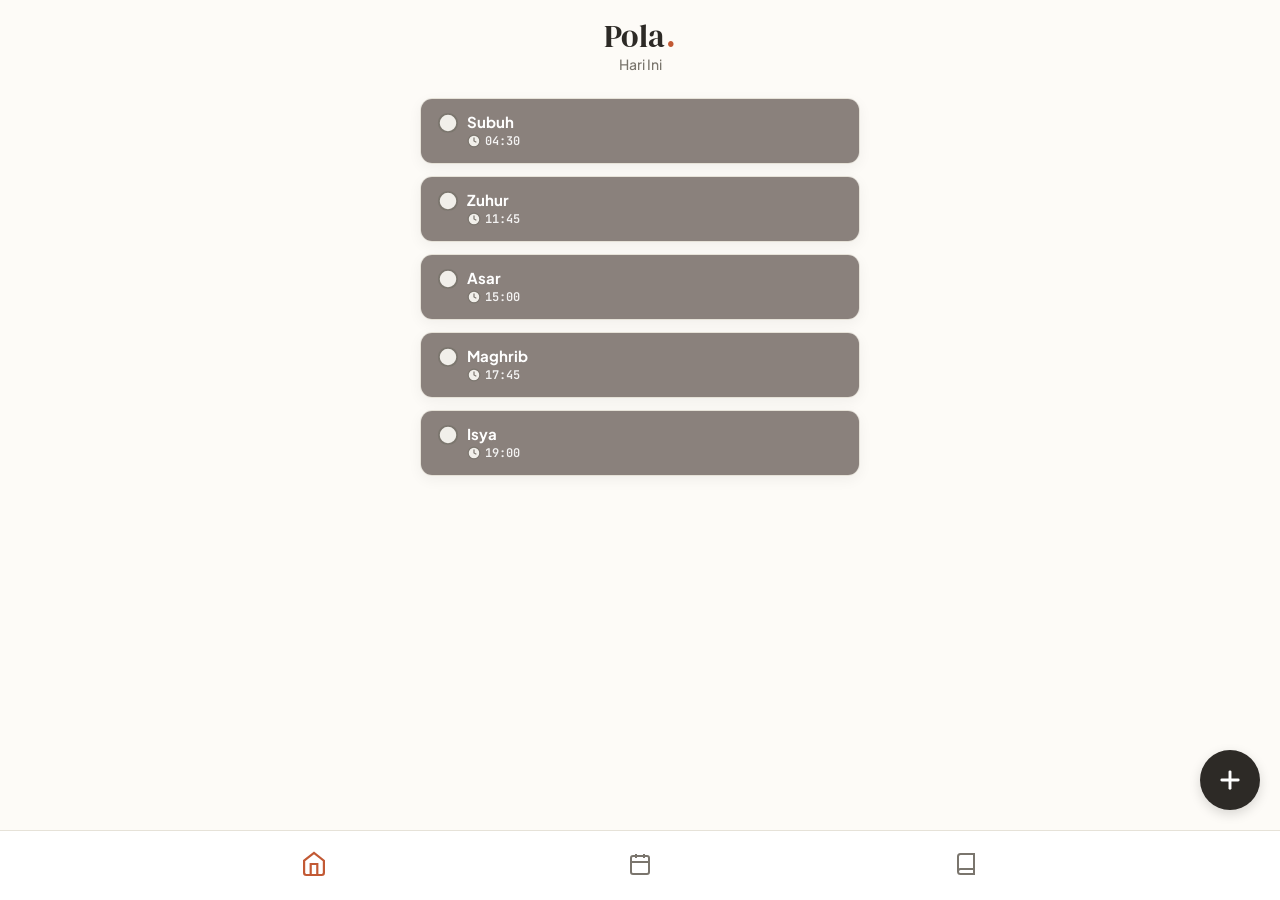
==== index.html @ 662b8c73 "ubah perintah assets" ====
<!DOCTYPE html>
<html lang="id">
<head>
    <meta charset="UTF-8">
    <meta name="viewport" content="width=device-width, initial-scale=1.0">
    <title>Pola - Beranda</title>
    <link rel="stylesheet" href="style.css">
    <link rel="icon" type="image/png" href="assets/icons/logo.png">
    <link rel="manifest" href="manifest.json">
</head>
<body>
    <!-- ANIMASI INTRO (Aman, tidak memblokir aplikasi) -->
    <div id="intro-screen">
        <video id="intro-video" src="assets/media/intro.mp4" autoplay muted playsinline></video>
    </div>

    <div class="app-container">
        <header><h1 class="brand-title">Pola<span class="brand-dot">.</span></h1><p>Hari Ini</p></header>
        
        <div id="schedule-list"></div>

        <div class="fab-container">
            <div class="fab-menu" id="fab-menu">
                <button onclick="openModal('Rutinitas')">Rutinitas</button>
                <button onclick="openModal('Acara')">Acara</button>
            </div>
            <div class="fab" onclick="toggleFabMenu()"></div>
        </div>
    </div>

    <!-- MODAL INSERT UTAMA -->
    <div class="modal-overlay" id="insert-modal">
        <div class="modal">
            <h2 id="modal-title">Tambah</h2>
            <form id="insert-form">
                <input type="hidden" id="current-category">
                
                <div id="field-nama-kegiatan"><label>Nama Kegiatan *</label><input type="text" id="new-task-name"></div>
                
                <div id="field-matkul-dropdown" style="display:none;">
                    <label>Mata Kuliah *</label><select id="task-matkul-select"></select>
                </div>
                
                <div id="field-pengumpulan" style="display:none;"><label>Pengumpulan</label><input type="text" id="task-via"></div>
                <div id="field-ruangan" style="display:none;"><label>Ruangan</label><input type="text" id="new-task-ruang"></div>

                <div id="field-rutinitas-hari" style="display: none;">
                    <label>Pilih Hari Rutinitas *</label>
                    <div class="checkbox-group">
                        <label><input type="checkbox" name="routine-days" value="Senin">Sen</label>
                        <label><input type="checkbox" name="routine-days" value="Selasa">Sel</label>
                        <label><input type="checkbox" name="routine-days" value="Rabu">Rab</label>
                        <label><input type="checkbox" name="routine-days" value="Kamis">Kam</label>
                        <label><input type="checkbox" name="routine-days" value="Jumat">Jum</label>
                        <label><input type="checkbox" name="routine-days" value="Sabtu">Sab</label>
                        <label><input type="checkbox" name="routine-days" value="Minggu">Min</label>
                    </div>
                </div>

                <div id="field-tanggal"><label>Tanggal Mulai *</label><input type="date" id="new-task-date"></div>
                <div id="field-tanggal-selesai" style="display: none;"><label>Tanggal Selesai (Opsional)</label><input type="date" id="new-task-date-end"></div>
                
                <div style="display: flex; gap: 10px;">
                    <div id="field-jam" style="width: 100%;"><label>Jam Mulai *</label><input type="time" id="new-task-time"></div>
                    <div id="field-jam-selesai" style="display:none; width: 100%;"><label>Jam Selesai</label><input type="time" id="new-task-time-end"></div>
                </div>
                
                <div id="field-desc"><label>Deskripsi (Opsional)</label><textarea id="new-task-desc" rows="2"></textarea></div>
                
                <div id="field-warna" style="display: none;">
                    <label>Warna Penanda</label>
                    <div class="color-swatches" id="color-swatches-container">
                        <div class="swatch" data-color="#4A7C59" style="background-color: #4A7C59;"></div>
                        <div class="swatch" data-color="#364958" style="background-color: #364958;"></div>
                        <div class="swatch" data-color="#A36B69" style="background-color: #A36B69;"></div>
                        <div class="swatch" data-color="#795C48" style="background-color: #795C48;"></div>
                        <div class="swatch" data-color="#3E5A47" style="background-color: #3E5A47;"></div>
                        <div class="swatch" data-color="#723D46" style="background-color: #723D46;"></div>
                        <div class="swatch" data-color="#5A4A6F" style="background-color: #5A4A6F;"></div>
                        <div class="swatch" data-color="#5F7485" style="background-color: #5F7485;"></div>
                        <div class="swatch" data-color="#AD6A51" style="background-color: #AD6A51;"></div>
                        <div class="swatch" data-color="#8C6239" style="background-color: #8C6239;"></div>
                    </div>
                    <input type="hidden" id="new-task-color" value="#4A7C59">
                </div>
            </form>
            <div class="modal-btns">
                <button onclick="closeModal('insert-modal')" class="btn-cancel">Batal</button>
                <button class="btn-save" onclick="saveNewTask()">Simpan</button>
            </div>
        </div>
    </div>

    <nav class="bottom-nav">
        <a href="index.html" class="nav-item active"><svg viewBox="0 0 24 24"><path d="M3 9l9-7 9 7v11a2 2 0 0 1-2 2H5a2 2 0 0 1-2-2z"></path><polyline points="9 22 9 12 15 12 15 22"></polyline></svg></a>
        <a href="kalender.html" class="nav-item"><svg viewBox="0 0 24 24"><rect x="3" y="4" width="18" height="18" rx="2" ry="2"></rect><line x1="16" y1="2" x2="16" y2="6"></line><line x1="8" y1="2" x2="8" y2="6"></line><line x1="3" y1="10" x2="21" y2="10"></line></svg></a>
        <a href="matkul.html" class="nav-item"><svg viewBox="0 0 24 24"><path d="M4 19.5A2.5 2.5 0 0 1 6.5 17H20"></path><path d="M6.5 2H20v20H6.5A2.5 2.5 0 0 1 4 19.5v-15A2.5 2.5 0 0 1 6.5 2z"></path></svg></a>
    </nav>
    <script src="script.js"></script>
    <script src="notif.js"></script>
</body>
</html>
---- style.css ----
@import url('https://fonts.googleapis.com/css2?family=DM+Serif+Display&family=JetBrains+Mono:wght@400;600;700&family=Plus+Jakarta+Sans:wght@400;500;600;700;800&display=swap');

:root {
    --bg-main: #FDFBF7;       
    --bg-card: #FFFFFF;       
    --text-main: #2D2A26;     
    --text-muted: #7A756D;    
    
    --nav-bg: #FFFFFF;        
    --btn-primary: #C25934;   
    --btn-skip: #E6E2D8;      
    --border-line: #E6E2D8;   

    --color-kuliah: #4A6274;  
    --color-tugas: #6B4C7A;   
    --color-acara: #6B705C;   
    --color-rutin: #C08552;   
    --color-salat: #8A817C;   
    --color-minggu: #9C3838;  

    --user-teal: #4A7C59;     
    --user-navy: #364958;     
    --user-rose: #A36B69;     
    --user-mocha: #795C48;    
    --user-forest: #3E5A47;   
    --user-wine: #723D46;     
    --user-eggplant: #5A4A6F; 
    --user-steel: #5F7485;    
    --user-copper: #AD6A51;   
    --user-bronze: #8C6239;   
    
    --alert-brutal: #B23A3A;  
    --state-dimmed: #E5E5E5;  

    --font-ui: 'Plus Jakarta Sans', sans-serif;
    --font-logo: 'DM Serif Display', serif;
    --font-mono: 'JetBrains Mono', monospace;
}

* { box-sizing: border-box; margin: 0; padding: 0; font-family: var(--font-ui); }
body { background-color: var(--bg-main); color: var(--text-main); display: flex; justify-content: center; }
.app-container { width: 100%; max-width: 480px; min-height: 100vh; padding: 20px; padding-bottom: 100px; }

header { text-align: center; margin-bottom: 25px; }

.brand-title { font-family: var(--font-logo); font-size: 32px; font-weight: 400; margin-bottom: 5px; color: var(--text-main); letter-spacing: 0.5px; line-height: 1; }
.brand-dot { font-family: var(--font-logo); color: var(--btn-primary); }

.time-badge, .countdown-badge, .day-number, .card-header small, input[type="time"], input[type="date"], #month-display-text, #detail-date-title { 
    font-family: var(--font-mono); 
}

header p { color: var(--text-muted); font-size: 14px; font-weight: 500; margin-top: -2px; }
.section-title { font-size: 16px; font-weight: 700; margin-bottom: 12px; color: var(--text-main); }
.svg-icon { vertical-align: text-bottom; width: 14px; height: 14px; margin-right: 4px; }

.fab-container { position: fixed; bottom: 90px; right: 20px; display: flex; flex-direction: column; align-items: flex-end; z-index: 10; }
.fab-menu { display: none; flex-direction: column; gap: 10px; margin-bottom: 15px; align-items: flex-end; }
.fab-menu button { background-color: var(--bg-card); color: var(--text-main); border: 1px solid var(--border-line); padding: 10px 16px; border-radius: 20px; box-shadow: 0 4px 6px rgba(0,0,0,0.05); font-size: 14px; font-weight: 600; cursor: pointer; }
.fab { background-color: var(--text-main); color: #FFF; width: 60px; height: 60px; border-radius: 50%; display: flex; justify-content: center; align-items: center; box-shadow: 0 4px 12px rgba(0,0,0,0.15); cursor: pointer; transition: 0.2s; }
.fab:active { transform: scale(0.95); }

.bottom-nav { position: fixed; bottom: 0; left: 0; width: 100%; height: 70px; background-color: var(--nav-bg); display: flex; justify-content: space-evenly; align-items: center; z-index: 9; border-top: 1px solid var(--border-line); }
.nav-item svg { width: 24px; height: 24px; stroke: var(--text-muted); fill: none; stroke-width: 2; transition: 0.2s; margin-right: 0; }
.nav-item.active svg { stroke: var(--btn-primary); transform: scale(1.1); }

.calendar-header { display: flex; justify-content: center; align-items: flex-start; margin-bottom: 15px; position: relative; min-height: 55px; }
.calendar-header button { position: absolute; top: 0; background: var(--bg-card); color: var(--text-main); border: 1px solid var(--border-line); border-radius: 8px; padding: 5px 15px; font-weight: bold; cursor: pointer; z-index: 2; }
.calendar-header button.btn-prev { left: 0; }
.calendar-header button.btn-next { right: 0; }

.calendar-grid { display: grid; grid-template-columns: repeat(7, 1fr); gap: 8px; }
.day-name { text-align: center; font-size: 12px; color: var(--text-muted); font-weight: 700; }
.day-cell { background-color: var(--bg-card); border-radius: 8px; aspect-ratio: 1/1; display: flex; flex-direction: column; align-items: center; padding: 5px; cursor: pointer; border: 1px solid var(--border-line); transition: 0.2s; }
.day-cell:active { transform: scale(0.95); }
.day-cell.dimmed { opacity: 0.4; background-color: transparent; border-style: dashed; }
.day-number { font-size: 14px; font-weight: 700; color: var(--text-main); }

/* WARNA TANGGAL MERAH TETAP MENANG */
.day-number.sunday-red { color: var(--color-minggu) !important; }

.event-pill-container { width: 100%; height: 6px; padding: 0 4px; margin-top: auto; margin-bottom: 2px; }
.event-pill { width: 100%; height: 100%; border-radius: 4px; }

/* PENANDA HARI INI (Blok Transparan Lembut) */
.day-cell.today-highlight {
    background-color: rgba(45, 42, 38, 0.06); 
    border: 2px solid var(--text-main); 
    box-shadow: 0 4px 10px rgba(45, 42, 38, 0.05);
}

.card { background-color: var(--bg-card); border-radius: 12px; margin-bottom: 12px; cursor: pointer; transition: 0.2s; overflow: hidden; box-shadow: 0 4px 14px rgba(0,0,0,0.05); border: 1px solid var(--border-line); }
.card:active { transform: scale(0.98); }
.card-header { padding: 14px 16px; display: flex; flex-direction: column; gap: 8px; color: white; }
.card-header-top { display: flex; justify-content: space-between; align-items: flex-start; width: 100%; }
.card-title-group { display: flex; align-items: flex-start; gap: 8px; }
.card-header h3 { font-size: 15px; margin: 0; font-weight: 700; transition: 0.2s; line-height: 1.2; }
.card-header small { display: flex; align-items: center; margin-top: 4px; }
.card-header .time-badge { font-size: 12px; font-weight: 600; opacity: 0.9; margin-top: 2px; }
.dimmed-text { text-decoration: line-through; color: var(--state-dimmed) !important; }
.tag-pill { background: rgba(255, 255, 255, 0.25); border: 1px solid rgba(255, 255, 255, 0.4); padding: 3px 8px; border-radius: 12px; font-size: 10px; font-weight: 700; letter-spacing: 0.5px; text-transform: uppercase; white-space: nowrap; height: fit-content; }

.check-btn { background: transparent; border: none; cursor: pointer; opacity: 0.9; transition: 0.2s; display: flex; align-items: center; padding: 0; margin-top: -1px; }
.check-btn:active { transform: scale(0.9); opacity: 1; }

.card-detail { display: none; padding: 16px; background-color: var(--bg-card); color: var(--text-main); }
.card-detail.show { display: block; }
.detail-grid { display: grid; grid-template-columns: 1fr 1fr; gap: 12px; }
.detail-item { display: flex; align-items: flex-start; font-size: 13px; font-weight: 600; color: var(--text-main); }
.detail-item span { display: block; font-size: 10px; color: var(--text-muted); text-transform: uppercase; letter-spacing: 0.5px; font-weight: 700; margin-bottom: 2px; }

.card-actions { display: flex; justify-content: flex-end; gap: 8px; margin-top: 15px; padding-top: 15px; border-top: 1px dashed var(--border-line); }
.icon-btn { background: var(--bg-main); color: var(--text-main); border: 1px solid var(--border-line); padding: 8px 12px; border-radius: 8px; cursor: pointer; display: flex; align-items: center; font-size: 12px; font-weight: 700; }
.icon-btn.delete { color: var(--alert-brutal); border-color: #F7E5E5; background: #FDF4F4; }
.card-actions.three-btns { justify-content: space-between; }
.card-actions.three-btns > div { display: flex; gap: 8px; }

.countdown-badge { background: #FFFFFF; color: var(--text-main); padding: 4px 10px; border-radius: 12px; font-size: 11px; font-weight: 800; display: inline-block; white-space: nowrap; align-self: center; box-shadow: 0 2px 4px rgba(0,0,0,0.1); }
.countdown-alert { color: var(--alert-brutal); }
.upcoming-container, .history-container { margin-top: 35px; }
.history-tabs { display: flex; gap: 10px; margin-bottom: 15px; margin-top: 10px; }
.tab-btn { flex: 1; background: var(--bg-card); color: var(--text-muted); border: 1px solid var(--border-line); padding: 10px; border-radius: 8px; font-weight: bold; cursor: pointer; }
.tab-btn.active { background: var(--text-main); color: white; border-color: var(--text-main); }

.modal-overlay { position: fixed; top: 0; left: 0; width: 100%; height: 100%; background: rgba(45, 42, 38, 0.6); display: none; justify-content: center; align-items: center; z-index: 20; backdrop-filter: blur(2px); }
.modal { background-color: var(--bg-card); padding: 24px; border-radius: 16px; width: 90%; max-width: 360px; max-height: 85vh; overflow-y: auto; }
.modal h2 { color: var(--text-main); font-weight: 800; margin-bottom: 10px; }
.modal label { font-size: 12px; color: var(--text-muted); font-weight: 700; display: block; margin-bottom: 4px; margin-top: 12px; }
.modal input, .modal select, .modal textarea { width: 100%; padding: 12px; border-radius: 8px; border: 1px solid var(--border-line); background-color: var(--bg-main); color: var(--text-main); font-weight: 500; }
.modal input[type="color"] { height: 40px; padding: 2px; }
.modal-btns { margin-top: 25px; display: flex; justify-content: flex-end; gap: 10px; }
.modal-btns button { padding: 10px 16px; border-radius: 8px; border: none; font-weight: 700; cursor: pointer; }
.btn-save { background-color: var(--btn-primary); color: white; }
.btn-cancel { background-color: var(--btn-skip); color: var(--text-main); }

.checkbox-group { display: grid; grid-template-columns: repeat(3, 1fr); gap: 8px; margin-top: 8px; margin-bottom: 15px; }
.checkbox-group label { background: var(--bg-main); padding: 8px; border-radius: 8px; font-size: 12px; font-weight: 600; display: flex; align-items: center; justify-content: center; gap: 6px; cursor: pointer; border: 1px solid var(--border-line); }
.checkbox-group input { accent-color: var(--btn-primary); }

.color-swatches { display: flex; flex-wrap: wrap; gap: 12px; margin-top: 8px; }
.swatch { width: 32px; height: 32px; border-radius: 50%; cursor: pointer; transition: 0.2s; position: relative; }
.swatch:hover { transform: scale(1.1); }
.swatch.selected { outline: 2px solid var(--text-main); outline-offset: 3px; transform: scale(1.05); }

/* --- ANIMASI INTRO --- */
#intro-screen {
    position: fixed; top: 0; left: 0; width: 100%; height: 100%;
    background-color: var(--bg-main); z-index: 9999;
    display: flex; justify-content: center; align-items: center;
    transition: opacity 0.5s ease, visibility 0.5s ease;
}
#intro-screen video { width: 100%; max-width: 480px; height: 100%; object-fit: cover; }
.intro-hidden { opacity: 0; visibility: hidden; pointer-events: none; }
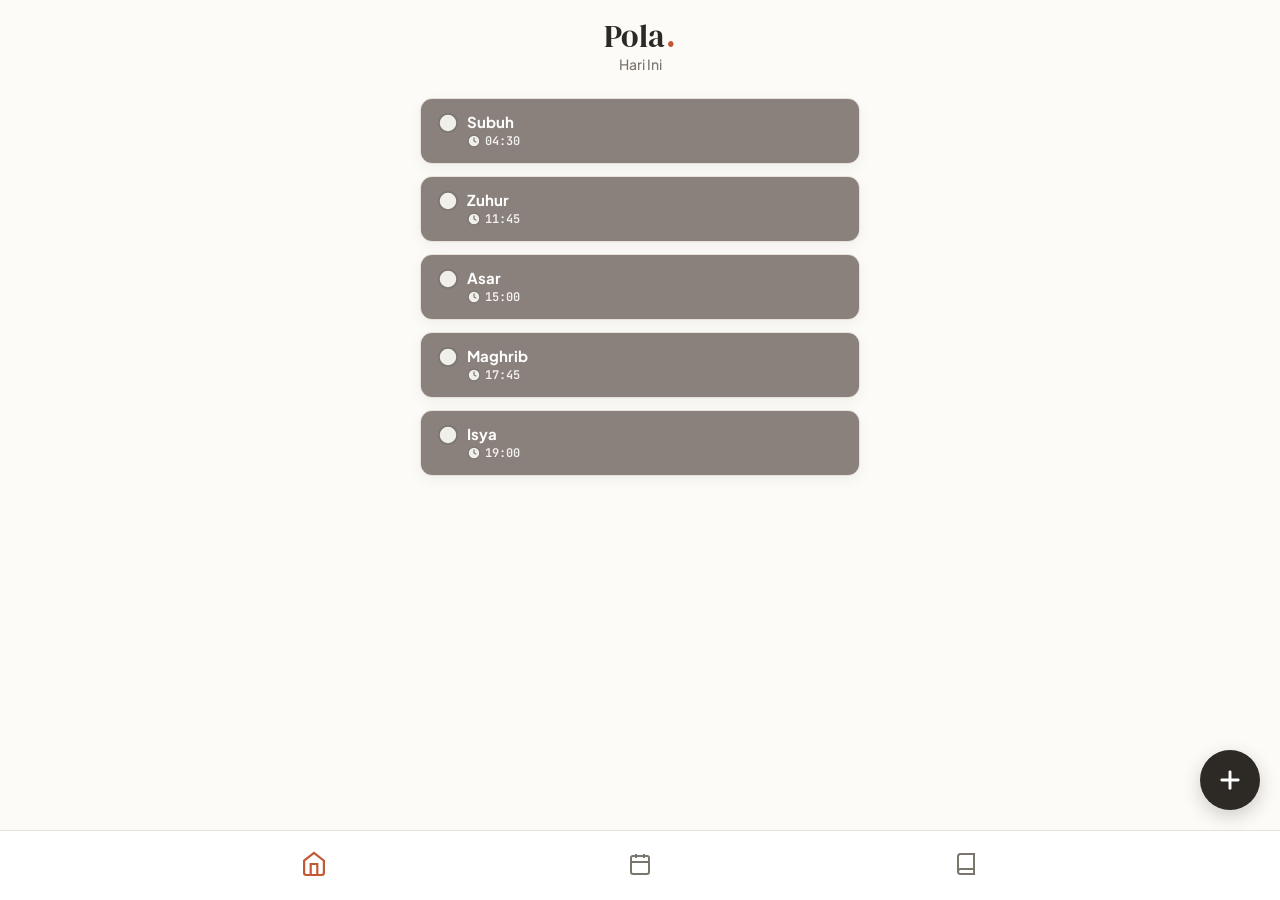
==== commit 9c0f0d32: "ubah banyak" ====
--- a/index.html
+++ b/index.html
@@ -19,6 +19,7 @@
         
         <div id="schedule-list"></div>
 
+        <div class="fab-backdrop" id="fab-backdrop" onclick="closeFabMenu()"></div>
         <div class="fab-container">
             <div class="fab-menu" id="fab-menu">
                 <button onclick="openModal('Rutinitas')">Rutinitas</button>
@@ -47,6 +48,7 @@
                 <div id="field-rutinitas-hari" style="display: none;">
                     <label>Pilih Hari Rutinitas *</label>
                     <div class="checkbox-group">
+                        <label class="check-all-label"><input type="checkbox" id="routine-days-all">Semua</label>
                         <label><input type="checkbox" name="routine-days" value="Senin">Sen</label>
                         <label><input type="checkbox" name="routine-days" value="Selasa">Sel</label>
                         <label><input type="checkbox" name="routine-days" value="Rabu">Rab</label>
@@ -99,4 +101,4 @@
     <script src="script.js"></script>
     <script src="notif.js"></script>
 </body>
-</html>
+</html>
--- a/style.css
+++ b/style.css
@@ -54,11 +54,74 @@
 .section-title { font-size: 16px; font-weight: 700; margin-bottom: 12px; color: var(--text-main); }
 .svg-icon { vertical-align: text-bottom; width: 14px; height: 14px; margin-right: 4px; }
 
-.fab-container { position: fixed; bottom: 90px; right: 20px; display: flex; flex-direction: column; align-items: flex-end; z-index: 10; }
-.fab-menu { display: none; flex-direction: column; gap: 10px; margin-bottom: 15px; align-items: flex-end; }
-.fab-menu button { background-color: var(--bg-card); color: var(--text-main); border: 1px solid var(--border-line); padding: 10px 16px; border-radius: 20px; box-shadow: 0 4px 6px rgba(0,0,0,0.05); font-size: 14px; font-weight: 600; cursor: pointer; }
-.fab { background-color: var(--text-main); color: #FFF; width: 60px; height: 60px; border-radius: 50%; display: flex; justify-content: center; align-items: center; box-shadow: 0 4px 12px rgba(0,0,0,0.15); cursor: pointer; transition: 0.2s; }
-.fab:active { transform: scale(0.95); }
+/* --- FAB & BACKDROP BLUR ALA GOOGLE DRIVE --- */
+.fab-backdrop {
+    position: fixed;
+    inset: 0;
+    background: rgba(45, 42, 38, 0.28);
+    backdrop-filter: blur(4px);
+    -webkit-backdrop-filter: blur(4px);
+    opacity: 0;
+    visibility: hidden;
+    transition: opacity 0.25s ease, visibility 0.25s ease;
+    z-index: 14;
+}
+.fab-backdrop.show {
+    opacity: 1;
+    visibility: visible;
+}
+
+.fab-container { position: fixed; bottom: 90px; right: 20px; display: flex; flex-direction: column; align-items: flex-end; z-index: 15; }
+.fab-menu {
+    display: flex;
+    flex-direction: column;
+    gap: 10px;
+    margin-bottom: 15px;
+    align-items: flex-end;
+    opacity: 0;
+    visibility: hidden;
+    transform: translateY(14px) scale(0.94);
+    transform-origin: bottom right;
+    transition: opacity 0.22s ease, transform 0.28s cubic-bezier(0.34, 1.56, 0.64, 1), visibility 0.22s ease;
+    pointer-events: none;
+}
+.fab-menu.show {
+    opacity: 1;
+    visibility: visible;
+    transform: translateY(0) scale(1);
+    pointer-events: auto;
+}
+.fab-menu button {
+    background-color: var(--bg-card);
+    color: var(--text-main);
+    border: 1px solid var(--border-line);
+    padding: 11px 18px;
+    border-radius: 22px;
+    box-shadow: 0 6px 16px rgba(45, 42, 38, 0.14);
+    font-size: 14px;
+    font-weight: 700;
+    cursor: pointer;
+    transition: transform 0.15s ease, background-color 0.15s ease;
+}
+.fab-menu button:active { transform: scale(0.95); }
+
+.fab {
+    background-color: var(--text-main);
+    color: #FFF;
+    width: 60px;
+    height: 60px;
+    border-radius: 50%;
+    display: flex;
+    justify-content: center;
+    align-items: center;
+    box-shadow: 0 6px 18px rgba(45, 42, 38, 0.22);
+    cursor: pointer;
+    transition: transform 0.3s cubic-bezier(0.34, 1.56, 0.64, 1), background-color 0.25s ease;
+}
+.fab svg { transition: transform 0.3s cubic-bezier(0.34, 1.56, 0.64, 1); }
+.fab.active { background-color: var(--btn-primary); }
+.fab.active svg { transform: rotate(45deg); }
+.fab:active { transform: scale(0.93); }
 
 .bottom-nav { position: fixed; bottom: 0; left: 0; width: 100%; height: 70px; background-color: var(--nav-bg); display: flex; justify-content: space-evenly; align-items: center; z-index: 9; border-top: 1px solid var(--border-line); }
 .nav-item svg { width: 24px; height: 24px; stroke: var(--text-muted); fill: none; stroke-width: 2; transition: 0.2s; margin-right: 0; }
@@ -133,9 +196,10 @@
 .btn-save { background-color: var(--btn-primary); color: white; }
 .btn-cancel { background-color: var(--btn-skip); color: var(--text-main); }
 
-.checkbox-group { display: grid; grid-template-columns: repeat(3, 1fr); gap: 8px; margin-top: 8px; margin-bottom: 15px; }
-.checkbox-group label { background: var(--bg-main); padding: 8px; border-radius: 8px; font-size: 12px; font-weight: 600; display: flex; align-items: center; justify-content: center; gap: 6px; cursor: pointer; border: 1px solid var(--border-line); }
-.checkbox-group input { accent-color: var(--btn-primary); }
+.checkbox-group { display: grid; grid-template-columns: repeat(4, 1fr); gap: 8px; margin-top: 8px; margin-bottom: 15px; }
+.checkbox-group label { background: var(--bg-main); padding: 8px 6px; border-radius: 8px; font-size: 12px; font-weight: 600; display: flex; align-items: center; justify-content: center; gap: 5px; cursor: pointer; border: 1px solid var(--border-line); margin-top: 0; }
+.checkbox-group label.check-all-label { border-color: var(--btn-primary); font-weight: 700; }
+.checkbox-group input { width: auto; padding: 0; accent-color: var(--btn-primary); }
 
 .color-swatches { display: flex; flex-wrap: wrap; gap: 12px; margin-top: 8px; }
 .swatch { width: 32px; height: 32px; border-radius: 50%; cursor: pointer; transition: 0.2s; position: relative; }
@@ -150,4 +214,4 @@
     transition: opacity 0.5s ease, visibility 0.5s ease;
 }
 #intro-screen video { width: 100%; max-width: 480px; height: 100%; object-fit: cover; }
-.intro-hidden { opacity: 0; visibility: hidden; pointer-events: none; }
+.intro-hidden { opacity: 0; visibility: hidden; pointer-events: none; }
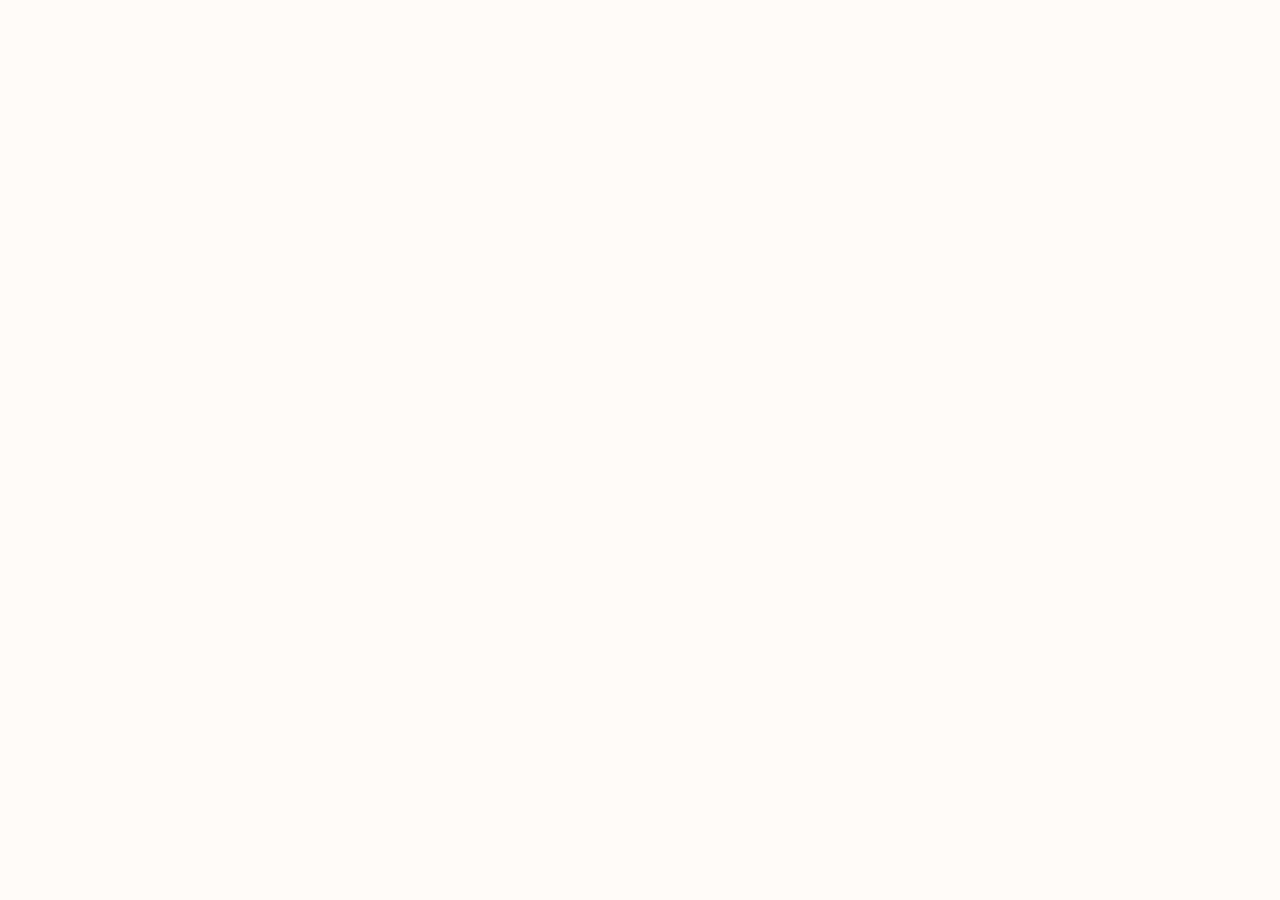
==== commit 9494a98a: "rombak" ====
--- a/index.html
+++ b/index.html
@@ -66,6 +66,18 @@
                     <div id="field-jam" style="width: 100%;"><label>Jam Mulai *</label><input type="time" id="new-task-time"></div>
                     <div id="field-jam-selesai" style="display:none; width: 100%;"><label>Jam Selesai</label><input type="time" id="new-task-time-end"></div>
                 </div>
+
+                <div id="field-reminder">
+                    <label>Pengingat Tambahan (Opsional)</label>
+                    <div class="reminder-row">
+                        <input type="number" id="custom-remind-val" min="1" placeholder="Contoh: 30">
+                        <select id="custom-remind-unit">
+                            <option value="minutes">Menit sebelum</option>
+                            <option value="hours">Jam sebelum</option>
+                        </select>
+                    </div>
+                    <small class="field-hint">Alarm 5 menit sebelum & tepat waktu tetap aktif otomatis.</small>
+                </div>
                 
                 <div id="field-desc"><label>Deskripsi (Opsional)</label><textarea id="new-task-desc" rows="2"></textarea></div>
                 
--- a/style.css
+++ b/style.css
@@ -37,7 +37,14 @@
     --font-mono: 'JetBrains Mono', monospace;
 }
 
-* { box-sizing: border-box; margin: 0; padding: 0; font-family: var(--font-ui); }
+* {
+    box-sizing: border-box;
+    margin: 0;
+    padding: 0;
+    font-family: var(--font-ui);
+    -webkit-tap-highlight-color: transparent;
+}
+
 body { background-color: var(--bg-main); color: var(--text-main); display: flex; justify-content: center; }
 .app-container { width: 100%; max-width: 480px; min-height: 100vh; padding: 20px; padding-bottom: 100px; }
 
@@ -54,7 +61,7 @@
 .section-title { font-size: 16px; font-weight: 700; margin-bottom: 12px; color: var(--text-main); }
 .svg-icon { vertical-align: text-bottom; width: 14px; height: 14px; margin-right: 4px; }
 
-/* --- FAB & BACKDROP BLUR ALA GOOGLE DRIVE --- */
+/* --- FAB, BACKDROP BLUR & ANIMASI HIDE SAAT MODAL / SCROLL --- */
 .fab-backdrop {
     position: fixed;
     inset: 0;
@@ -71,7 +78,25 @@
     visibility: visible;
 }
 
-.fab-container { position: fixed; bottom: 90px; right: 20px; display: flex; flex-direction: column; align-items: flex-end; z-index: 15; }
+.fab-container {
+    position: fixed;
+    bottom: 90px;
+    right: 20px;
+    display: flex;
+    flex-direction: column;
+    align-items: flex-end;
+    z-index: 15;
+    transition: opacity 0.28s ease, transform 0.32s cubic-bezier(0.34, 1.56, 0.64, 1), visibility 0.28s ease;
+}
+
+.fab-container.fab-modal-hidden,
+.fab-container.fab-scroll-hidden {
+    opacity: 0;
+    visibility: hidden;
+    transform: translateY(24px) scale(0.75);
+    pointer-events: none;
+}
+
 .fab-menu {
     display: flex;
     flex-direction: column;
@@ -101,6 +126,7 @@
     font-size: 14px;
     font-weight: 700;
     cursor: pointer;
+    outline: none;
     transition: transform 0.15s ease, background-color 0.15s ease;
 }
 .fab-menu button:active { transform: scale(0.95); }
@@ -116,6 +142,8 @@
     align-items: center;
     box-shadow: 0 6px 18px rgba(45, 42, 38, 0.22);
     cursor: pointer;
+    outline: none;
+    user-select: none;
     transition: transform 0.3s cubic-bezier(0.34, 1.56, 0.64, 1), background-color 0.25s ease;
 }
 .fab svg { transition: transform 0.3s cubic-bezier(0.34, 1.56, 0.64, 1); }
@@ -196,6 +224,11 @@
 .btn-save { background-color: var(--btn-primary); color: white; }
 .btn-cancel { background-color: var(--btn-skip); color: var(--text-main); }
 
+.reminder-row { display: flex; gap: 8px; }
+.reminder-row input { width: 45%; }
+.reminder-row select { width: 55%; }
+.field-hint { display: block; font-size: 11px; color: var(--text-muted); margin-top: 5px; line-height: 1.35; }
+
 .checkbox-group { display: grid; grid-template-columns: repeat(4, 1fr); gap: 8px; margin-top: 8px; margin-bottom: 15px; }
 .checkbox-group label { background: var(--bg-main); padding: 8px 6px; border-radius: 8px; font-size: 12px; font-weight: 600; display: flex; align-items: center; justify-content: center; gap: 5px; cursor: pointer; border: 1px solid var(--border-line); margin-top: 0; }
 .checkbox-group label.check-all-label { border-color: var(--btn-primary); font-weight: 700; }
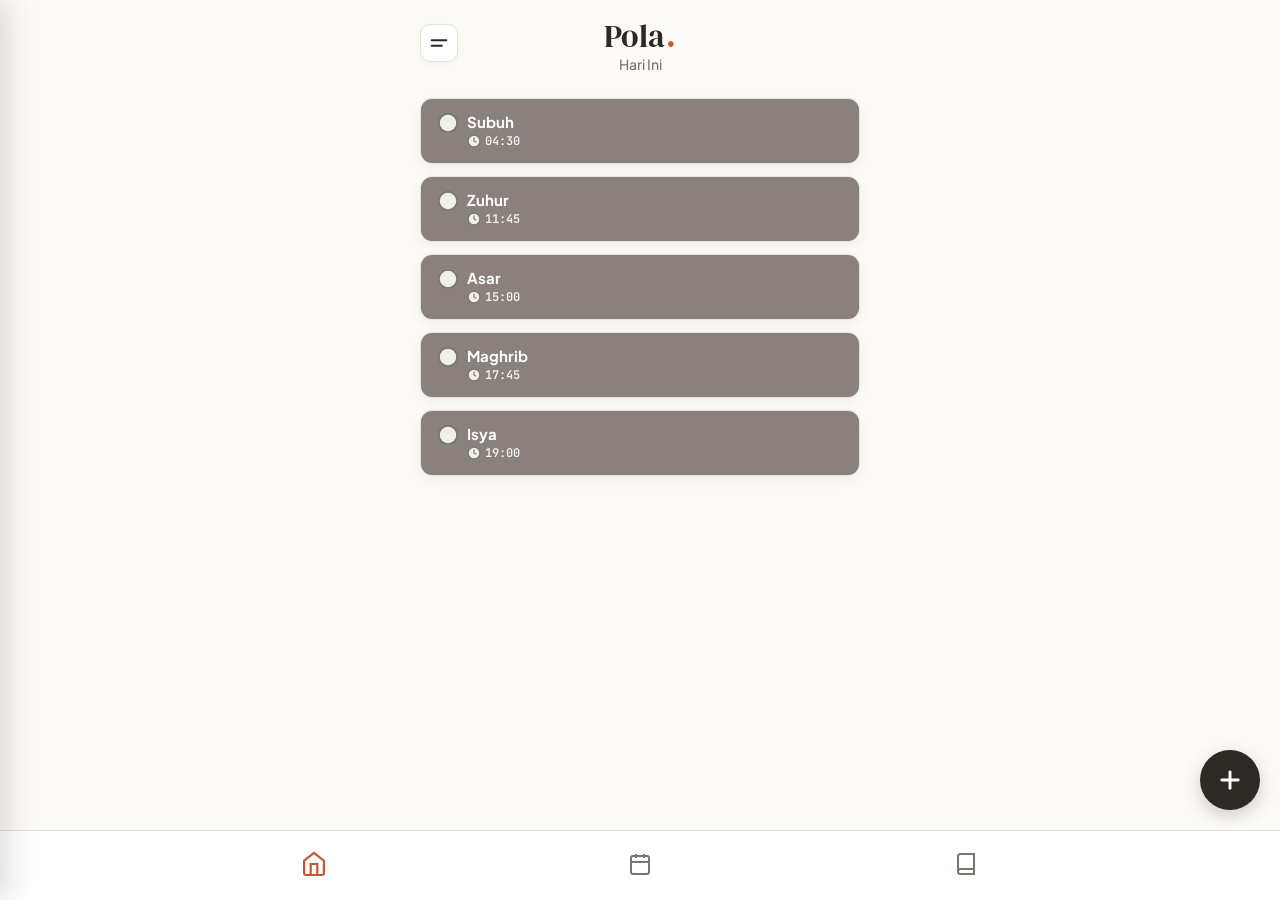
==== commit c0a4541a: "update besar" ====
--- a/index.html
+++ b/index.html
@@ -14,8 +14,58 @@
         <video id="intro-video" src="assets/media/intro.mp4" autoplay muted playsinline></video>
     </div>
 
+    <!-- PANEL GESER KIRI ALA GEMINI -->
+    <div class="drawer-backdrop" id="drawer-backdrop" onclick="closeSideDrawer()"></div>
+    <aside class="side-drawer" id="side-drawer" aria-hidden="true">
+        <div class="drawer-header">
+            <div>
+                <h2 class="drawer-brand">Pola<span class="brand-dot">.</span></h2>
+                <span class="drawer-subtitle">Arsip & Pengaturan</span>
+            </div>
+            <button class="drawer-close-btn" onclick="closeSideDrawer()" aria-label="Tutup panel">
+                <svg viewBox="0 0 24 24" width="20" height="20" stroke="currentColor" stroke-width="2.2" fill="none" stroke-linecap="round">
+                    <line x1="18" y1="6" x2="6" y2="18"></line>
+                    <line x1="6" y1="6" x2="18" y2="18"></line>
+                </svg>
+            </button>
+        </div>
+
+        <div class="drawer-tabs">
+            <button class="drawer-tab active" id="dtab-rutinitas" onclick="switchDrawerTab('Rutinitas')">Rutinitas</button>
+            <button class="drawer-tab" id="dtab-acara" onclick="switchDrawerTab('Acara')">Acara</button>
+            <button class="drawer-tab" id="dtab-libur" onclick="switchDrawerTab('Libur')">Libur</button>
+        </div>
+
+        <div class="drawer-toolbar">
+            <span id="drawer-section-label">Daftar Rutinitas</span>
+            <button class="drawer-add-btn" id="drawer-add-btn" onclick="openModalFromDrawer()">+ Tambah</button>
+        </div>
+
+        <div class="drawer-body" id="drawer-content-list"></div>
+
+        <div class="drawer-footer">
+            <span class="drawer-footer-title">Cadangkan Data Lokal</span>
+            <div class="drawer-backup-btns">
+                <button class="drawer-util-btn" onclick="exportPolaBackup()">Export JSON</button>
+                <button class="drawer-util-btn" onclick="triggerImportBackup()">Import JSON</button>
+            </div>
+            <input type="file" id="import-backup-input" accept=".json,application/json" style="display:none" onchange="handleImportBackup(event)">
+        </div>
+    </aside>
+
     <div class="app-container">
-        <header><h1 class="brand-title">Pola<span class="brand-dot">.</span></h1><p>Hari Ini</p></header>
+        <header class="beranda-header">
+            <button class="drawer-trigger-btn" onclick="openSideDrawer()" aria-label="Buka panel arsip">
+                <svg viewBox="0 0 24 24" width="22" height="22" stroke="currentColor" stroke-width="2.2" fill="none" stroke-linecap="round">
+                    <line x1="4" y1="9" x2="20" y2="9"></line>
+                    <line x1="4" y1="15" x2="15" y2="15"></line>
+                </svg>
+            </button>
+            <div>
+                <h1 class="brand-title">Pola<span class="brand-dot">.</span></h1>
+                <p>Hari Ini</p>
+            </div>
+        </header>
         
         <div id="schedule-list"></div>
 
--- a/style.css
+++ b/style.css
@@ -45,10 +45,29 @@
     -webkit-tap-highlight-color: transparent;
 }
 
-body { background-color: var(--bg-main); color: var(--text-main); display: flex; justify-content: center; }
+body { background-color: var(--bg-main); color: var(--text-main); display: flex; justify-content: center; overflow-x: hidden; }
 .app-container { width: 100%; max-width: 480px; min-height: 100vh; padding: 20px; padding-bottom: 100px; }
 
-header { text-align: center; margin-bottom: 25px; }
+header { text-align: center; margin-bottom: 25px; position: relative; }
+.beranda-header { display: flex; justify-content: center; align-items: center; }
+.drawer-trigger-btn {
+    position: absolute;
+    left: 0;
+    top: 4px;
+    width: 38px;
+    height: 38px;
+    border-radius: 10px;
+    border: 1px solid var(--border-line);
+    background-color: var(--bg-card);
+    color: var(--text-main);
+    display: flex;
+    align-items: center;
+    justify-content: center;
+    cursor: pointer;
+    box-shadow: 0 2px 6px rgba(45, 42, 38, 0.04);
+    transition: transform 0.15s ease, background-color 0.15s ease;
+}
+.drawer-trigger-btn:active { transform: scale(0.92); }
 
 .brand-title { font-family: var(--font-logo); font-size: 32px; font-weight: 400; margin-bottom: 5px; color: var(--text-main); letter-spacing: 0.5px; line-height: 1; }
 .brand-dot { font-family: var(--font-logo); color: var(--btn-primary); }
@@ -60,6 +79,182 @@
 header p { color: var(--text-muted); font-size: 14px; font-weight: 500; margin-top: -2px; }
 .section-title { font-size: 16px; font-weight: 700; margin-bottom: 12px; color: var(--text-main); }
 .svg-icon { vertical-align: text-bottom; width: 14px; height: 14px; margin-right: 4px; }
+
+/* --- PANEL GESER KIRI (GEMINI-STYLE DRAWER) --- */
+.drawer-backdrop {
+    position: fixed;
+    inset: 0;
+    background: rgba(45, 42, 38, 0.35);
+    backdrop-filter: blur(4px);
+    -webkit-backdrop-filter: blur(4px);
+    opacity: 0;
+    visibility: hidden;
+    transition: opacity 0.28s ease, visibility 0.28s ease;
+    z-index: 25;
+}
+.drawer-backdrop.show {
+    opacity: 1;
+    visibility: visible;
+}
+
+.side-drawer {
+    position: fixed;
+    top: 0;
+    left: 0;
+    width: 85%;
+    max-width: 340px;
+    height: 100dvh;
+    background-color: var(--bg-main);
+    border-right: 1px solid var(--border-line);
+    box-shadow: 8px 0 28px rgba(45, 42, 38, 0.16);
+    transform: translateX(-100%);
+    transition: transform 0.32s cubic-bezier(0.22, 1, 0.36, 1);
+    z-index: 26;
+    display: flex;
+    flex-direction: column;
+    padding: 20px 18px;
+}
+.side-drawer.open {
+    transform: translateX(0);
+}
+
+.drawer-header {
+    display: flex;
+    justify-content: space-between;
+    align-items: flex-start;
+    padding-bottom: 14px;
+    border-bottom: 1px solid var(--border-line);
+}
+.drawer-brand {
+    font-family: var(--font-logo);
+    font-size: 24px;
+    font-weight: 400;
+    line-height: 1;
+    color: var(--text-main);
+}
+.drawer-subtitle {
+    display: block;
+    font-size: 12px;
+    color: var(--text-muted);
+    font-weight: 500;
+    margin-top: 4px;
+}
+.drawer-close-btn {
+    background: var(--bg-card);
+    border: 1px solid var(--border-line);
+    color: var(--text-muted);
+    width: 34px;
+    height: 34px;
+    border-radius: 10px;
+    display: flex;
+    align-items: center;
+    justify-content: center;
+    cursor: pointer;
+}
+.drawer-close-btn:active { transform: scale(0.92); }
+
+.drawer-tabs {
+    display: flex;
+    gap: 6px;
+    margin-top: 14px;
+    background: var(--bg-card);
+    padding: 4px;
+    border-radius: 10px;
+    border: 1px solid var(--border-line);
+}
+.drawer-tab {
+    flex: 1;
+    background: transparent;
+    border: none;
+    padding: 8px 6px;
+    border-radius: 7px;
+    font-size: 12px;
+    font-weight: 700;
+    color: var(--text-muted);
+    cursor: pointer;
+    transition: background-color 0.2s ease, color 0.2s ease;
+}
+.drawer-tab.active {
+    background-color: var(--text-main);
+    color: #FFFFFF;
+}
+
+.drawer-toolbar {
+    display: flex;
+    justify-content: space-between;
+    align-items: center;
+    margin-top: 16px;
+    margin-bottom: 10px;
+}
+.drawer-toolbar span {
+    font-size: 12px;
+    font-weight: 700;
+    color: var(--text-muted);
+    text-transform: uppercase;
+    letter-spacing: 0.4px;
+}
+.drawer-add-btn {
+    background: transparent;
+    border: 1px solid var(--btn-primary);
+    color: var(--btn-primary);
+    padding: 4px 10px;
+    border-radius: 8px;
+    font-size: 12px;
+    font-weight: 700;
+    cursor: pointer;
+}
+.drawer-add-btn:active { transform: scale(0.94); }
+
+.drawer-body {
+    flex: 1;
+    overflow-y: auto;
+    padding-right: 2px;
+}
+.drawer-body .card {
+    margin-bottom: 10px;
+}
+.drawer-body .card-header {
+    padding: 12px 14px;
+}
+.drawer-body .card-header h3 {
+    font-size: 14px;
+}
+.drawer-body .card-detail {
+    padding: 12px 14px;
+    font-size: 13px;
+}
+
+.drawer-footer {
+    padding-top: 12px;
+    margin-top: 10px;
+    border-top: 1px solid var(--border-line);
+}
+.drawer-footer-title {
+    display: block;
+    font-size: 11px;
+    font-weight: 700;
+    color: var(--text-muted);
+    margin-bottom: 8px;
+    text-transform: uppercase;
+    letter-spacing: 0.4px;
+}
+.drawer-backup-btns {
+    display: flex;
+    gap: 8px;
+}
+.drawer-util-btn {
+    flex: 1;
+    background-color: var(--bg-card);
+    color: var(--text-main);
+    border: 1px solid var(--border-line);
+    padding: 9px 10px;
+    border-radius: 9px;
+    font-size: 12px;
+    font-weight: 700;
+    cursor: pointer;
+    transition: transform 0.15s ease;
+}
+.drawer-util-btn:active { transform: scale(0.95); }
 
 /* --- FAB, BACKDROP BLUR & ANIMASI HIDE SAAT MODAL / SCROLL --- */
 .fab-backdrop {
@@ -209,11 +404,11 @@
 .countdown-badge { background: #FFFFFF; color: var(--text-main); padding: 4px 10px; border-radius: 12px; font-size: 11px; font-weight: 800; display: inline-block; white-space: nowrap; align-self: center; box-shadow: 0 2px 4px rgba(0,0,0,0.1); }
 .countdown-alert { color: var(--alert-brutal); }
 .upcoming-container, .history-container { margin-top: 35px; }
-.history-tabs { display: flex; gap: 10px; margin-bottom: 15px; margin-top: 10px; }
-.tab-btn { flex: 1; background: var(--bg-card); color: var(--text-muted); border: 1px solid var(--border-line); padding: 10px; border-radius: 8px; font-weight: bold; cursor: pointer; }
+.history-tabs { display: flex; gap: 8px; margin-bottom: 15px; margin-top: 10px; }
+.tab-btn { flex: 1; background: var(--bg-card); color: var(--text-muted); border: 1px solid var(--border-line); padding: 10px 6px; border-radius: 8px; font-size: 13px; font-weight: bold; cursor: pointer; }
 .tab-btn.active { background: var(--text-main); color: white; border-color: var(--text-main); }
 
-.modal-overlay { position: fixed; top: 0; left: 0; width: 100%; height: 100%; background: rgba(45, 42, 38, 0.6); display: none; justify-content: center; align-items: center; z-index: 20; backdrop-filter: blur(2px); }
+.modal-overlay { position: fixed; top: 0; left: 0; width: 100%; height: 100%; background: rgba(45, 42, 38, 0.6); display: none; justify-content: center; align-items: center; z-index: 30; backdrop-filter: blur(2px); }
 .modal { background-color: var(--bg-card); padding: 24px; border-radius: 16px; width: 90%; max-width: 360px; max-height: 85vh; overflow-y: auto; }
 .modal h2 { color: var(--text-main); font-weight: 800; margin-bottom: 10px; }
 .modal label { font-size: 12px; color: var(--text-muted); font-weight: 700; display: block; margin-bottom: 4px; margin-top: 12px; }
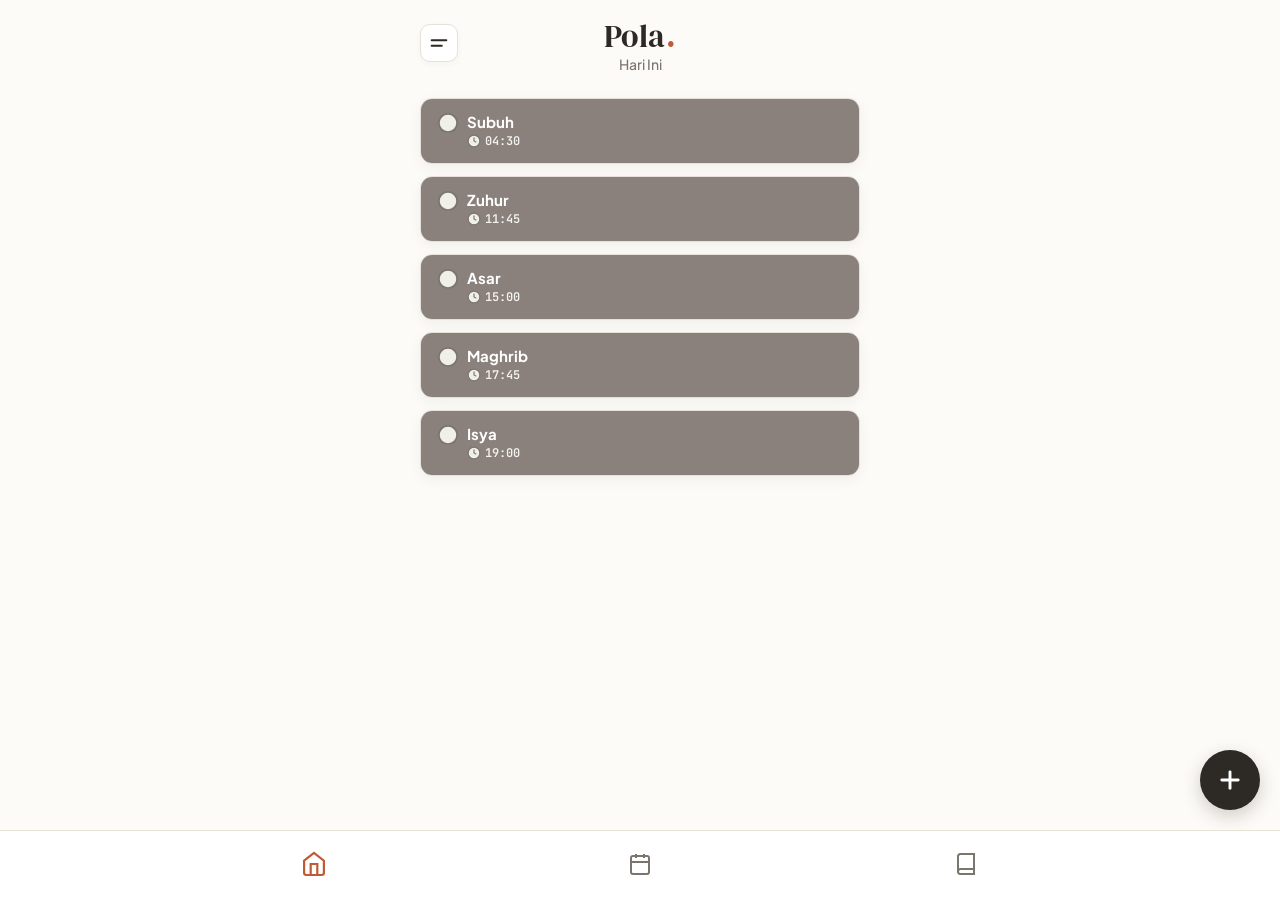
==== commit 7ab281b0: "geser kanan geser kiri" ====
--- a/index.html
+++ b/index.html
@@ -14,42 +14,38 @@
         <video id="intro-video" src="assets/media/intro.mp4" autoplay muted playsinline></video>
     </div>
 
-    <!-- PANEL GESER KIRI ALA GEMINI -->
-    <div class="drawer-backdrop" id="drawer-backdrop" onclick="closeSideDrawer()"></div>
+    <!-- HALAMAN GESER KIRI FULL-SCREEN ALA GEMINI -->
     <aside class="side-drawer" id="side-drawer" aria-hidden="true">
         <div class="drawer-header">
             <div>
                 <h2 class="drawer-brand">Pola<span class="brand-dot">.</span></h2>
-                <span class="drawer-subtitle">Arsip & Pengaturan</span>
+                <span class="drawer-subtitle" id="drawer-section-label">Data Rutinitas</span>
             </div>
-            <button class="drawer-close-btn" onclick="closeSideDrawer()" aria-label="Tutup panel">
-                <svg viewBox="0 0 24 24" width="20" height="20" stroke="currentColor" stroke-width="2.2" fill="none" stroke-linecap="round">
-                    <line x1="18" y1="6" x2="6" y2="18"></line>
-                    <line x1="6" y1="6" x2="18" y2="18"></line>
+            <button class="drawer-close-btn" onclick="closeSideDrawer()" aria-label="Kembali ke Beranda">
+                <svg viewBox="0 0 24 24" width="20" height="20" stroke="currentColor" stroke-width="2.2" fill="none" stroke-linecap="round" stroke-linejoin="round">
+                    <polyline points="9 18 15 12 9 6"></polyline>
                 </svg>
             </button>
         </div>
 
-        <div class="drawer-tabs">
-            <button class="drawer-tab active" id="dtab-rutinitas" onclick="switchDrawerTab('Rutinitas')">Rutinitas</button>
-            <button class="drawer-tab" id="dtab-acara" onclick="switchDrawerTab('Acara')">Acara</button>
-            <button class="drawer-tab" id="dtab-libur" onclick="switchDrawerTab('Libur')">Libur</button>
-        </div>
+        <div class="drawer-scroll-area" id="drawer-scroll-area">
+            <div id="drawer-content-list"></div>
 
-        <div class="drawer-toolbar">
-            <span id="drawer-section-label">Daftar Rutinitas</span>
-            <button class="drawer-add-btn" id="drawer-add-btn" onclick="openModalFromDrawer()">+ Tambah</button>
-        </div>
-
-        <div class="drawer-body" id="drawer-content-list"></div>
-
-        <div class="drawer-footer">
-            <span class="drawer-footer-title">Cadangkan Data Lokal</span>
-            <div class="drawer-backup-btns">
-                <button class="drawer-util-btn" onclick="exportPolaBackup()">Export JSON</button>
-                <button class="drawer-util-btn" onclick="triggerImportBackup()">Import JSON</button>
+            <div class="drawer-bottom-menu">
+                <span class="drawer-menu-heading">Lihat Data Lainnya</span>
+                <button class="drawer-option-btn active" id="dopt-rutinitas" onclick="switchDrawerTab('Rutinitas')">
+                    <span>Data Rutinitas</span>
+                    <small id="dcount-rutinitas">0</small>
+                </button>
+                <button class="drawer-option-btn" id="dopt-acara" onclick="switchDrawerTab('Acara')">
+                    <span>Data Acara</span>
+                    <small id="dcount-acara">0</small>
+                </button>
+                <button class="drawer-option-btn" id="dopt-libur" onclick="switchDrawerTab('Libur')">
+                    <span>Data Hari Libur</span>
+                    <small id="dcount-libur">0</small>
+                </button>
             </div>
-            <input type="file" id="import-backup-input" accept=".json,application/json" style="display:none" onchange="handleImportBackup(event)">
         </div>
     </aside>
 
--- a/style.css
+++ b/style.css
@@ -49,7 +49,8 @@
 .app-container { width: 100%; max-width: 480px; min-height: 100vh; padding: 20px; padding-bottom: 100px; }
 
 header { text-align: center; margin-bottom: 25px; position: relative; }
-.beranda-header { display: flex; justify-content: center; align-items: center; }
+.beranda-header, .matkul-header { display: flex; justify-content: center; align-items: center; }
+
 .drawer-trigger-btn {
     position: absolute;
     left: 0;
@@ -65,9 +66,28 @@
     justify-content: center;
     cursor: pointer;
     box-shadow: 0 2px 6px rgba(45, 42, 38, 0.04);
-    transition: transform 0.15s ease, background-color 0.15s ease;
+    transition: transform 0.15s ease;
 }
 .drawer-trigger-btn:active { transform: scale(0.92); }
+
+.semester-trigger-btn {
+    position: absolute;
+    right: 0;
+    top: 4px;
+    width: 38px;
+    height: 38px;
+    border-radius: 10px;
+    border: 1px solid var(--border-line);
+    background-color: var(--bg-card);
+    color: var(--text-main);
+    display: flex;
+    align-items: center;
+    justify-content: center;
+    cursor: pointer;
+    box-shadow: 0 2px 6px rgba(45, 42, 38, 0.04);
+    transition: transform 0.15s ease;
+}
+.semester-trigger-btn:active { transform: scale(0.92); }
 
 .brand-title { font-family: var(--font-logo); font-size: 32px; font-weight: 400; margin-bottom: 5px; color: var(--text-main); letter-spacing: 0.5px; line-height: 1; }
 .brand-dot { font-family: var(--font-logo); color: var(--btn-primary); }
@@ -80,54 +100,51 @@
 .section-title { font-size: 16px; font-weight: 700; margin-bottom: 12px; color: var(--text-main); }
 .svg-icon { vertical-align: text-bottom; width: 14px; height: 14px; margin-right: 4px; }
 
-/* --- PANEL GESER KIRI (GEMINI-STYLE DRAWER) --- */
-.drawer-backdrop {
-    position: fixed;
-    inset: 0;
-    background: rgba(45, 42, 38, 0.35);
-    backdrop-filter: blur(4px);
-    -webkit-backdrop-filter: blur(4px);
-    opacity: 0;
-    visibility: hidden;
-    transition: opacity 0.28s ease, visibility 0.28s ease;
-    z-index: 25;
-}
-.drawer-backdrop.show {
-    opacity: 1;
-    visibility: visible;
-}
-
-.side-drawer {
+/* --- HALAMAN GESER FULL-SCREEN (KIRI & KANAN) --- */
+.side-drawer,
+.right-drawer {
     position: fixed;
     top: 0;
-    left: 0;
-    width: 85%;
-    max-width: 340px;
+    left: 50%;
+    width: 100%;
+    max-width: 480px;
     height: 100dvh;
     background-color: var(--bg-main);
-    border-right: 1px solid var(--border-line);
-    box-shadow: 8px 0 28px rgba(45, 42, 38, 0.16);
-    transform: translateX(-100%);
-    transition: transform 0.32s cubic-bezier(0.22, 1, 0.36, 1);
+    transition: transform 0.32s cubic-bezier(0.22, 1, 0.36, 1), visibility 0.32s ease;
     z-index: 26;
     display: flex;
     flex-direction: column;
-    padding: 20px 18px;
+    padding: 20px;
+    visibility: hidden;
+}
+
+.side-drawer {
+    transform: translate(-150%, 0);
 }
 .side-drawer.open {
-    transform: translateX(0);
+    transform: translate(-50%, 0);
+    visibility: visible;
+}
+
+.right-drawer {
+    transform: translate(50%, 0);
+}
+.right-drawer.open {
+    transform: translate(-50%, 0);
+    visibility: visible;
 }
 
 .drawer-header {
     display: flex;
     justify-content: space-between;
-    align-items: flex-start;
+    align-items: center;
     padding-bottom: 14px;
     border-bottom: 1px solid var(--border-line);
+    flex-shrink: 0;
 }
 .drawer-brand {
     font-family: var(--font-logo);
-    font-size: 24px;
+    font-size: 26px;
     font-weight: 400;
     line-height: 1;
     color: var(--text-main);
@@ -136,125 +153,141 @@
     display: block;
     font-size: 12px;
     color: var(--text-muted);
-    font-weight: 500;
+    font-weight: 600;
     margin-top: 4px;
 }
 .drawer-close-btn {
     background: var(--bg-card);
     border: 1px solid var(--border-line);
+    color: var(--text-main);
+    width: 38px;
+    height: 38px;
+    border-radius: 10px;
+    display: flex;
+    align-items: center;
+    justify-content: center;
+    cursor: pointer;
+}
+.drawer-close-btn:active { transform: scale(0.92); }
+
+.drawer-scroll-area {
+    flex: 1;
+    overflow-y: auto;
+    padding-top: 16px;
+    padding-bottom: 32px;
+}
+
+.drawer-sub-heading {
+    font-size: 11px;
+    font-weight: 800;
     color: var(--text-muted);
-    width: 34px;
-    height: 34px;
-    border-radius: 10px;
-    display: flex;
-    align-items: center;
-    justify-content: center;
-    cursor: pointer;
-}
-.drawer-close-btn:active { transform: scale(0.92); }
-
-.drawer-tabs {
-    display: flex;
-    gap: 6px;
-    margin-top: 14px;
-    background: var(--bg-card);
-    padding: 4px;
-    border-radius: 10px;
+    text-transform: uppercase;
+    letter-spacing: 0.6px;
+    margin: 14px 0 8px 0;
+}
+.drawer-sub-heading:first-child {
+    margin-top: 0;
+}
+
+/* --- OPSI GULIR BAWAH DI DALAM PANEL --- */
+.drawer-bottom-menu {
+    margin-top: 26px;
+    padding-top: 18px;
+    border-top: 1px dashed var(--border-line);
+    display: flex;
+    flex-direction: column;
+    gap: 8px;
+}
+.drawer-menu-heading {
+    font-size: 11px;
+    font-weight: 800;
+    color: var(--text-muted);
+    text-transform: uppercase;
+    letter-spacing: 0.5px;
+    margin-bottom: 2px;
+}
+.drawer-option-btn {
+    width: 100%;
+    background-color: var(--bg-card);
+    color: var(--text-main);
     border: 1px solid var(--border-line);
-}
-.drawer-tab {
-    flex: 1;
-    background: transparent;
-    border: none;
-    padding: 8px 6px;
-    border-radius: 7px;
+    padding: 13px 16px;
+    border-radius: 12px;
+    font-size: 14px;
+    font-weight: 700;
+    display: flex;
+    justify-content: space-between;
+    align-items: center;
+    cursor: pointer;
+    transition: transform 0.15s ease, background-color 0.15s ease, border-color 0.15s ease;
+}
+.drawer-option-btn:active { transform: scale(0.98); }
+.drawer-option-btn.active {
+    background-color: var(--text-main);
+    color: #FFFFFF;
+    border-color: var(--text-main);
+}
+.drawer-option-btn small {
+    font-family: var(--font-mono);
     font-size: 12px;
     font-weight: 700;
+    opacity: 0.75;
+}
+.drawer-option-btn.primary-action {
+    border-color: var(--btn-primary);
+    color: var(--btn-primary);
+    justify-content: center;
+}
+
+/* --- KARTU SEMESTER DI PANEL MATKUL --- */
+.semester-card {
+    background-color: var(--bg-card);
+    border: 1.5px solid var(--border-line);
+    border-radius: 12px;
+    padding: 14px 16px;
+    margin-bottom: 10px;
+    cursor: pointer;
+    transition: border-color 0.2s ease, transform 0.15s ease;
+}
+.semester-card:active { transform: scale(0.98); }
+.semester-card.active-sem {
+    border-color: var(--text-main);
+    background-color: rgba(45, 42, 38, 0.03);
+}
+.semester-card-top {
+    display: flex;
+    justify-content: space-between;
+    align-items: center;
+    gap: 10px;
+}
+.semester-card-title {
+    font-size: 15px;
+    font-weight: 800;
+    color: var(--text-main);
+}
+.semester-card-meta {
+    font-size: 12px;
     color: var(--text-muted);
-    cursor: pointer;
-    transition: background-color 0.2s ease, color 0.2s ease;
-}
-.drawer-tab.active {
-    background-color: var(--text-main);
+    margin-top: 3px;
+}
+.semester-badge-active {
+    background-color: var(--btn-primary);
     color: #FFFFFF;
-}
-
-.drawer-toolbar {
-    display: flex;
-    justify-content: space-between;
-    align-items: center;
-    margin-top: 16px;
-    margin-bottom: 10px;
-}
-.drawer-toolbar span {
-    font-size: 12px;
-    font-weight: 700;
-    color: var(--text-muted);
+    font-size: 10px;
+    font-weight: 800;
+    padding: 4px 9px;
+    border-radius: 10px;
     text-transform: uppercase;
     letter-spacing: 0.4px;
 }
-.drawer-add-btn {
-    background: transparent;
-    border: 1px solid var(--btn-primary);
-    color: var(--btn-primary);
-    padding: 4px 10px;
-    border-radius: 8px;
-    font-size: 12px;
-    font-weight: 700;
-    cursor: pointer;
-}
-.drawer-add-btn:active { transform: scale(0.94); }
-
-.drawer-body {
-    flex: 1;
-    overflow-y: auto;
-    padding-right: 2px;
-}
-.drawer-body .card {
-    margin-bottom: 10px;
-}
-.drawer-body .card-header {
-    padding: 12px 14px;
-}
-.drawer-body .card-header h3 {
-    font-size: 14px;
-}
-.drawer-body .card-detail {
-    padding: 12px 14px;
-    font-size: 13px;
-}
-
-.drawer-footer {
-    padding-top: 12px;
-    margin-top: 10px;
-    border-top: 1px solid var(--border-line);
-}
-.drawer-footer-title {
-    display: block;
-    font-size: 11px;
-    font-weight: 700;
-    color: var(--text-muted);
-    margin-bottom: 8px;
-    text-transform: uppercase;
-    letter-spacing: 0.4px;
-}
-.drawer-backup-btns {
-    display: flex;
+.semester-card-actions {
+    display: flex;
+    justify-content: flex-end;
     gap: 8px;
-}
-.drawer-util-btn {
-    flex: 1;
-    background-color: var(--bg-card);
-    color: var(--text-main);
-    border: 1px solid var(--border-line);
-    padding: 9px 10px;
-    border-radius: 9px;
-    font-size: 12px;
-    font-weight: 700;
-    cursor: pointer;
-    transition: transform 0.15s ease;
-}
-.drawer-util-btn:active { transform: scale(0.95); }
+    margin-top: 12px;
+    padding-top: 10px;
+    border-top: 1px dashed var(--border-line);
+}
 
 /* --- FAB, BACKDROP BLUR & ANIMASI HIDE SAAT MODAL / SCROLL --- */
 .fab-backdrop {
@@ -351,9 +384,25 @@
 .nav-item.active svg { stroke: var(--btn-primary); transform: scale(1.1); }
 
 .calendar-header { display: flex; justify-content: center; align-items: flex-start; margin-bottom: 15px; position: relative; min-height: 55px; }
-.calendar-header button { position: absolute; top: 0; background: var(--bg-card); color: var(--text-main); border: 1px solid var(--border-line); border-radius: 8px; padding: 5px 15px; font-weight: bold; cursor: pointer; z-index: 2; }
+.calendar-header button.btn-prev,
+.calendar-header button.btn-next { position: absolute; top: 0; background: var(--bg-card); color: var(--text-main); border: 1px solid var(--border-line); border-radius: 8px; padding: 5px 15px; font-weight: bold; cursor: pointer; z-index: 2; }
 .calendar-header button.btn-prev { left: 0; }
 .calendar-header button.btn-next { right: 0; }
+
+.today-jump-pill {
+    display: inline-block;
+    margin-top: 5px;
+    padding: 3px 11px;
+    font-size: 11px;
+    font-weight: 700;
+    color: var(--btn-primary);
+    background-color: rgba(194, 89, 52, 0.1);
+    border: 1px solid rgba(194, 89, 52, 0.35);
+    border-radius: 12px;
+    cursor: pointer;
+    transition: transform 0.15s ease;
+}
+.today-jump-pill:active { transform: scale(0.94); }
 
 .calendar-grid { display: grid; grid-template-columns: repeat(7, 1fr); gap: 8px; }
 .day-name { text-align: center; font-size: 12px; color: var(--text-muted); font-weight: 700; }
@@ -408,8 +457,8 @@
 .tab-btn { flex: 1; background: var(--bg-card); color: var(--text-muted); border: 1px solid var(--border-line); padding: 10px 6px; border-radius: 8px; font-size: 13px; font-weight: bold; cursor: pointer; }
 .tab-btn.active { background: var(--text-main); color: white; border-color: var(--text-main); }
 
-.modal-overlay { position: fixed; top: 0; left: 0; width: 100%; height: 100%; background: rgba(45, 42, 38, 0.6); display: none; justify-content: center; align-items: center; z-index: 30; backdrop-filter: blur(2px); }
-.modal { background-color: var(--bg-card); padding: 24px; border-radius: 16px; width: 90%; max-width: 360px; max-height: 85vh; overflow-y: auto; }
+.modal-overlay { position: fixed; top: 0; left: 0; width: 100%; height: 100%; background: rgba(45, 42, 38, 0.6); display: none; justify-content: center; align-items: center; z-index: 35; backdrop-filter: blur(2px); }
+.modal { background-color: var(--bg-card); padding: 24px; border-radius: 16px; width: 90%; max-width: 360px; max-height: 85vh; overflow-y: auto; box-shadow: 0 12px 32px rgba(45, 42, 38, 0.18); }
 .modal h2 { color: var(--text-main); font-weight: 800; margin-bottom: 10px; }
 .modal label { font-size: 12px; color: var(--text-muted); font-weight: 700; display: block; margin-bottom: 4px; margin-top: 12px; }
 .modal input, .modal select, .modal textarea { width: 100%; padding: 12px; border-radius: 8px; border: 1px solid var(--border-line); background-color: var(--bg-main); color: var(--text-main); font-weight: 500; }
@@ -419,6 +468,27 @@
 .btn-save { background-color: var(--btn-primary); color: white; }
 .btn-cancel { background-color: var(--btn-skip); color: var(--text-main); }
 
+/* --- CUSTOM DIALOG BERTEMA POLA --- */
+#pola-dialog-overlay { z-index: 60; }
+.pola-dialog-box {
+    max-width: 320px;
+    padding: 22px;
+}
+.pola-dialog-title {
+    font-size: 16px;
+    font-weight: 800;
+    color: var(--text-main);
+    margin-bottom: 6px;
+}
+.pola-dialog-msg {
+    font-size: 14px;
+    color: var(--text-muted);
+    line-height: 1.5;
+}
+.pola-dialog-box .modal-btns {
+    margin-top: 20px;
+}
+
 .reminder-row { display: flex; gap: 8px; }
 .reminder-row input { width: 45%; }
 .reminder-row select { width: 55%; }
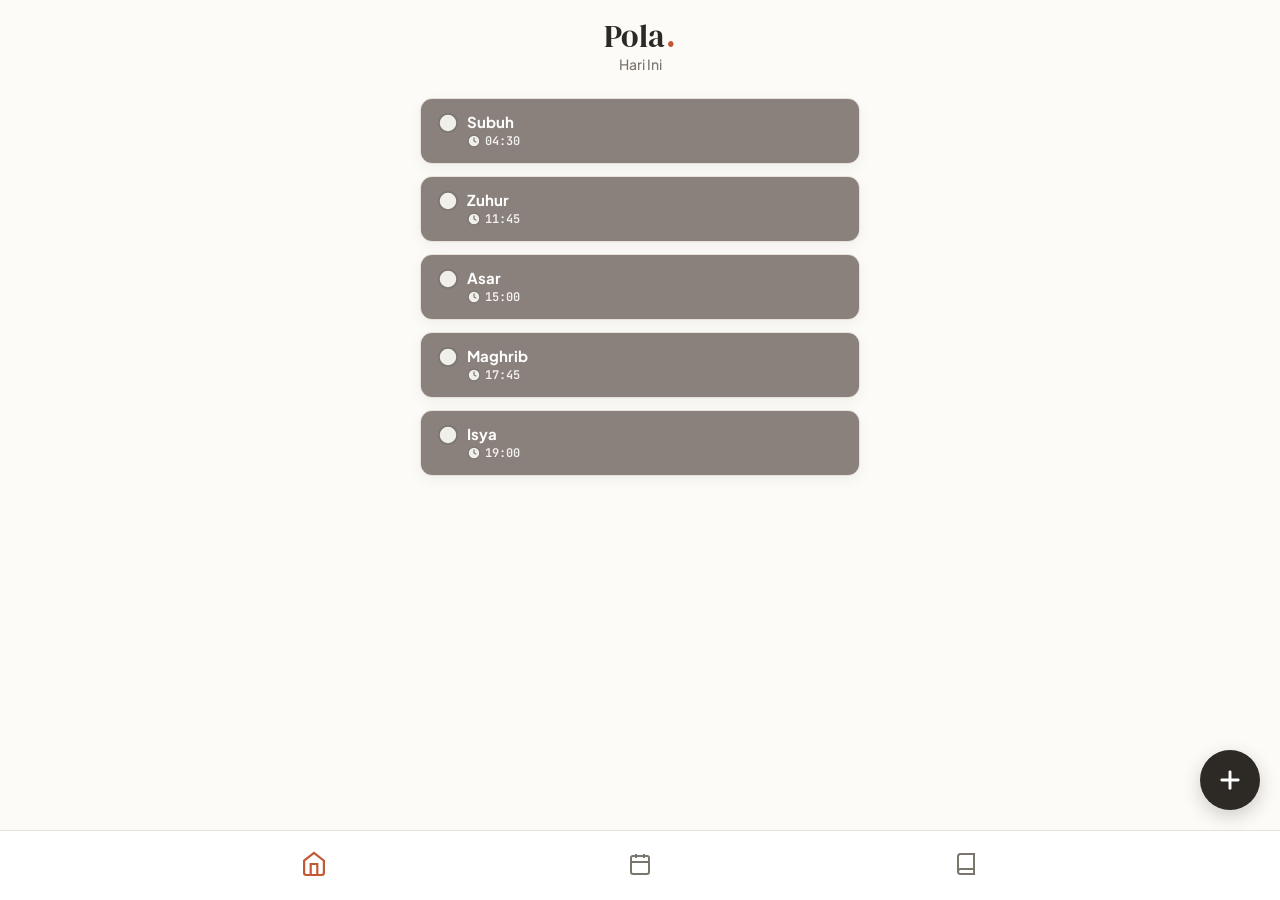
==== commit d0c98bfc: "uy" ====
--- a/index.html
+++ b/index.html
@@ -14,53 +14,43 @@
         <video id="intro-video" src="assets/media/intro.mp4" autoplay muted playsinline></video>
     </div>
 
+    <!-- EFEK BLUR PROGRESIF SAAT GESER -->
+    <div class="drawer-blur-backdrop" id="drawer-blur-backdrop"></div>
+
     <!-- HALAMAN GESER KIRI FULL-SCREEN ALA GEMINI -->
     <aside class="side-drawer" id="side-drawer" aria-hidden="true">
         <div class="drawer-header">
-            <div>
-                <h2 class="drawer-brand">Pola<span class="brand-dot">.</span></h2>
-                <span class="drawer-subtitle" id="drawer-section-label">Data Rutinitas</span>
+            <h2 class="brand-title">Pola<span class="brand-dot">.</span></h2>
+            <p class="drawer-subtitle" id="drawer-section-label">Rutinitas</p>
+        </div>
+
+        <div class="drawer-top-selector">
+            <span class="drawer-menu-heading">Data</span>
+            <div class="drawer-options-row">
+                <button class="drawer-option-pill active" id="dopt-rutinitas" onclick="switchDrawerTab('Rutinitas')">
+                    <span>Rutinitas</span>
+                    <small id="dcount-rutinitas">0</small>
+                </button>
+                <button class="drawer-option-pill" id="dopt-acara" onclick="switchDrawerTab('Acara')">
+                    <span>Acara</span>
+                    <small id="dcount-acara">0</small>
+                </button>
+                <button class="drawer-option-pill" id="dopt-libur" onclick="switchDrawerTab('Libur')">
+                    <span>Hari Libur</span>
+                    <small id="dcount-libur">0</small>
+                </button>
             </div>
-            <button class="drawer-close-btn" onclick="closeSideDrawer()" aria-label="Kembali ke Beranda">
-                <svg viewBox="0 0 24 24" width="20" height="20" stroke="currentColor" stroke-width="2.2" fill="none" stroke-linecap="round" stroke-linejoin="round">
-                    <polyline points="9 18 15 12 9 6"></polyline>
-                </svg>
-            </button>
         </div>
 
         <div class="drawer-scroll-area" id="drawer-scroll-area">
             <div id="drawer-content-list"></div>
-
-            <div class="drawer-bottom-menu">
-                <span class="drawer-menu-heading">Lihat Data Lainnya</span>
-                <button class="drawer-option-btn active" id="dopt-rutinitas" onclick="switchDrawerTab('Rutinitas')">
-                    <span>Data Rutinitas</span>
-                    <small id="dcount-rutinitas">0</small>
-                </button>
-                <button class="drawer-option-btn" id="dopt-acara" onclick="switchDrawerTab('Acara')">
-                    <span>Data Acara</span>
-                    <small id="dcount-acara">0</small>
-                </button>
-                <button class="drawer-option-btn" id="dopt-libur" onclick="switchDrawerTab('Libur')">
-                    <span>Data Hari Libur</span>
-                    <small id="dcount-libur">0</small>
-                </button>
-            </div>
         </div>
     </aside>
 
     <div class="app-container">
-        <header class="beranda-header">
-            <button class="drawer-trigger-btn" onclick="openSideDrawer()" aria-label="Buka panel arsip">
-                <svg viewBox="0 0 24 24" width="22" height="22" stroke="currentColor" stroke-width="2.2" fill="none" stroke-linecap="round">
-                    <line x1="4" y1="9" x2="20" y2="9"></line>
-                    <line x1="4" y1="15" x2="15" y2="15"></line>
-                </svg>
-            </button>
-            <div>
-                <h1 class="brand-title">Pola<span class="brand-dot">.</span></h1>
-                <p>Hari Ini</p>
-            </div>
+        <header>
+            <h1 class="brand-title">Pola<span class="brand-dot">.</span></h1>
+            <p>Hari Ini</p>
         </header>
         
         <div id="schedule-list"></div>
--- a/style.css
+++ b/style.css
@@ -49,45 +49,6 @@
 .app-container { width: 100%; max-width: 480px; min-height: 100vh; padding: 20px; padding-bottom: 100px; }
 
 header { text-align: center; margin-bottom: 25px; position: relative; }
-.beranda-header, .matkul-header { display: flex; justify-content: center; align-items: center; }
-
-.drawer-trigger-btn {
-    position: absolute;
-    left: 0;
-    top: 4px;
-    width: 38px;
-    height: 38px;
-    border-radius: 10px;
-    border: 1px solid var(--border-line);
-    background-color: var(--bg-card);
-    color: var(--text-main);
-    display: flex;
-    align-items: center;
-    justify-content: center;
-    cursor: pointer;
-    box-shadow: 0 2px 6px rgba(45, 42, 38, 0.04);
-    transition: transform 0.15s ease;
-}
-.drawer-trigger-btn:active { transform: scale(0.92); }
-
-.semester-trigger-btn {
-    position: absolute;
-    right: 0;
-    top: 4px;
-    width: 38px;
-    height: 38px;
-    border-radius: 10px;
-    border: 1px solid var(--border-line);
-    background-color: var(--bg-card);
-    color: var(--text-main);
-    display: flex;
-    align-items: center;
-    justify-content: center;
-    cursor: pointer;
-    box-shadow: 0 2px 6px rgba(45, 42, 38, 0.04);
-    transition: transform 0.15s ease;
-}
-.semester-trigger-btn:active { transform: scale(0.92); }
 
 .brand-title { font-family: var(--font-logo); font-size: 32px; font-weight: 400; margin-bottom: 5px; color: var(--text-main); letter-spacing: 0.5px; line-height: 1; }
 .brand-dot { font-family: var(--font-logo); color: var(--btn-primary); }
@@ -99,6 +60,25 @@
 header p { color: var(--text-muted); font-size: 14px; font-weight: 500; margin-top: -2px; }
 .section-title { font-size: 16px; font-weight: 700; margin-bottom: 12px; color: var(--text-main); }
 .svg-icon { vertical-align: text-bottom; width: 14px; height: 14px; margin-right: 4px; }
+
+/* --- EFEK BLUR PROGRESIF SAAT GESER HALAMAN --- */
+.drawer-blur-backdrop {
+    position: fixed;
+    inset: 0;
+    background-color: rgba(45, 42, 38, 0);
+    backdrop-filter: blur(0px);
+    -webkit-backdrop-filter: blur(0px);
+    pointer-events: none;
+    visibility: hidden;
+    transition: backdrop-filter 0.32s ease, -webkit-backdrop-filter 0.32s ease, background-color 0.32s ease, visibility 0.32s ease;
+    z-index: 25;
+}
+.drawer-blur-backdrop.show {
+    visibility: visible;
+    background-color: rgba(45, 42, 38, 0.28);
+    backdrop-filter: blur(12px);
+    -webkit-backdrop-filter: blur(12px);
+}
 
 /* --- HALAMAN GESER FULL-SCREEN (KIRI & KANAN) --- */
 .side-drawer,
@@ -109,12 +89,12 @@
     width: 100%;
     max-width: 480px;
     height: 100dvh;
-    background-color: var(--bg-main);
+    background-color: rgba(253, 251, 247, 0.96);
     transition: transform 0.32s cubic-bezier(0.22, 1, 0.36, 1), visibility 0.32s ease;
     z-index: 26;
     display: flex;
     flex-direction: column;
-    padding: 20px;
+    padding: 20px 20px 0 20px;
     visibility: hidden;
 }
 
@@ -135,45 +115,61 @@
 }
 
 .drawer-header {
-    display: flex;
-    justify-content: space-between;
-    align-items: center;
+    text-align: center;
     padding-bottom: 14px;
     border-bottom: 1px solid var(--border-line);
     flex-shrink: 0;
 }
-.drawer-brand {
-    font-family: var(--font-logo);
-    font-size: 26px;
-    font-weight: 400;
-    line-height: 1;
+.drawer-subtitle {
+    color: var(--text-muted);
+    font-size: 14px;
+    font-weight: 500;
+    margin-top: -2px;
+}
+
+/* --- PEMILIH DATA TETAP DI ATAS (TIDAK IKUT TERGULIR) --- */
+.drawer-top-selector {
+    padding: 14px 0 12px 0;
+    border-bottom: 1px dashed var(--border-line);
+    flex-shrink: 0;
+}
+.drawer-options-row {
+    display: flex;
+    gap: 8px;
+}
+.drawer-option-pill {
+    flex: 1;
+    background-color: var(--bg-card);
     color: var(--text-main);
-}
-.drawer-subtitle {
-    display: block;
-    font-size: 12px;
-    color: var(--text-muted);
-    font-weight: 600;
-    margin-top: 4px;
-}
-.drawer-close-btn {
-    background: var(--bg-card);
     border: 1px solid var(--border-line);
-    color: var(--text-main);
-    width: 38px;
-    height: 38px;
+    padding: 10px 8px;
     border-radius: 10px;
+    font-size: 13px;
+    font-weight: 700;
     display: flex;
     align-items: center;
     justify-content: center;
+    gap: 6px;
     cursor: pointer;
-}
-.drawer-close-btn:active { transform: scale(0.92); }
+    transition: transform 0.15s ease, background-color 0.15s ease, border-color 0.15s ease;
+}
+.drawer-option-pill:active { transform: scale(0.96); }
+.drawer-option-pill.active {
+    background-color: var(--text-main);
+    color: #FFFFFF;
+    border-color: var(--text-main);
+}
+.drawer-option-pill small {
+    font-family: var(--font-mono);
+    font-size: 11px;
+    font-weight: 700;
+    opacity: 0.75;
+}
 
 .drawer-scroll-area {
     flex: 1;
     overflow-y: auto;
-    padding-top: 16px;
+    padding-top: 14px;
     padding-bottom: 32px;
 }
 
@@ -189,22 +185,23 @@
     margin-top: 0;
 }
 
-/* --- OPSI GULIR BAWAH DI DALAM PANEL --- */
+/* --- BAGIAN TAMBAH DI PANEL SEMESTER --- */
 .drawer-bottom-menu {
-    margin-top: 26px;
-    padding-top: 18px;
+    margin-top: 22px;
+    padding-top: 16px;
     border-top: 1px dashed var(--border-line);
     display: flex;
     flex-direction: column;
     gap: 8px;
 }
 .drawer-menu-heading {
+    display: block;
     font-size: 11px;
     font-weight: 800;
     color: var(--text-muted);
     text-transform: uppercase;
     letter-spacing: 0.5px;
-    margin-bottom: 2px;
+    margin-bottom: 6px;
 }
 .drawer-option-btn {
     width: 100%;
@@ -216,27 +213,15 @@
     font-size: 14px;
     font-weight: 700;
     display: flex;
-    justify-content: space-between;
+    justify-content: center;
     align-items: center;
     cursor: pointer;
-    transition: transform 0.15s ease, background-color 0.15s ease, border-color 0.15s ease;
+    transition: transform 0.15s ease;
 }
 .drawer-option-btn:active { transform: scale(0.98); }
-.drawer-option-btn.active {
-    background-color: var(--text-main);
-    color: #FFFFFF;
-    border-color: var(--text-main);
-}
-.drawer-option-btn small {
-    font-family: var(--font-mono);
-    font-size: 12px;
-    font-weight: 700;
-    opacity: 0.75;
-}
 .drawer-option-btn.primary-action {
     border-color: var(--btn-primary);
     color: var(--btn-primary);
-    justify-content: center;
 }
 
 /* --- KARTU SEMESTER DI PANEL MATKUL --- */
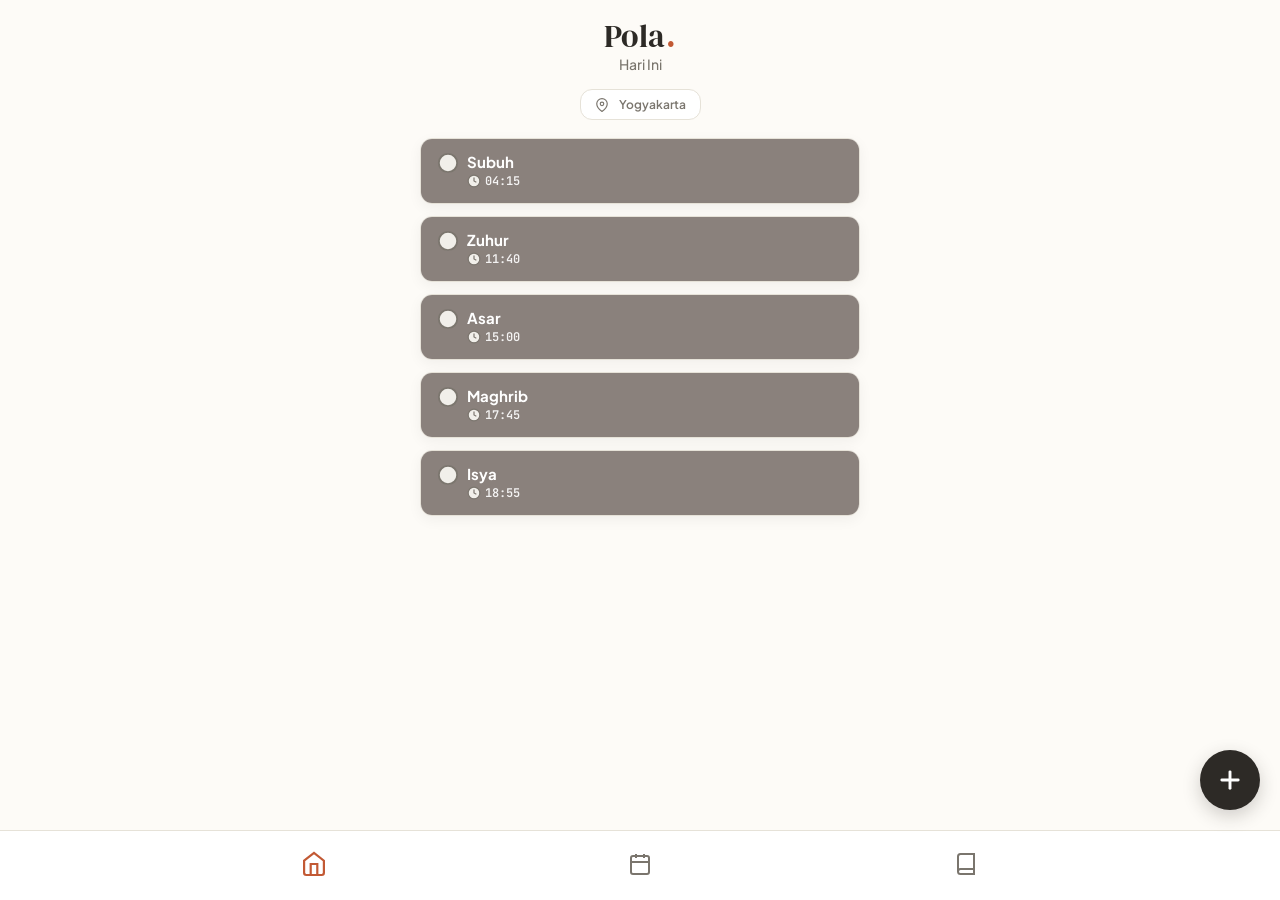
==== commit dbc9b67e: "last" ====
--- a/index.html
+++ b/index.html
@@ -3,13 +3,13 @@
 <head>
     <meta charset="UTF-8">
     <meta name="viewport" content="width=device-width, initial-scale=1.0">
-    <title>Pola - Beranda</title>
+    <title>Pola.</title>
     <link rel="stylesheet" href="style.css">
     <link rel="icon" type="image/png" href="assets/icons/logo.png">
     <link rel="manifest" href="manifest.json">
 </head>
 <body>
-    <!-- ANIMASI INTRO (Aman, tidak memblokir aplikasi) -->
+    <!-- ANIMASI INTRO -->
     <div id="intro-screen">
         <video id="intro-video" src="assets/media/intro.mp4" autoplay muted playsinline></video>
     </div>
@@ -17,7 +17,7 @@
     <!-- EFEK BLUR PROGRESIF SAAT GESER -->
     <div class="drawer-blur-backdrop" id="drawer-blur-backdrop"></div>
 
-    <!-- HALAMAN GESER KIRI FULL-SCREEN ALA GEMINI -->
+    <!-- PANEL GESER KIRI FULL-SCREEN (BERANDA) -->
     <aside class="side-drawer" id="side-drawer" aria-hidden="true">
         <div class="drawer-header">
             <h2 class="brand-title">Pola<span class="brand-dot">.</span></h2>
@@ -48,20 +48,113 @@
     </aside>
 
     <div class="app-container">
-        <header>
-            <h1 class="brand-title">Pola<span class="brand-dot">.</span></h1>
-            <p>Hari Ini</p>
-        </header>
-        
-        <div id="schedule-list"></div>
-
+        <!-- HALAMAN 1: BERANDA -->
+        <section id="page-beranda" class="page-view">
+            <header>
+                <h1 class="brand-title">Pola<span class="brand-dot">.</span></h1>
+                <p>Hari Ini</p>
+            </header>
+            <div id="schedule-list"></div>
+        </section>
+
+        <!-- HALAMAN 2: KALENDER -->
+        <section id="page-kalender" class="page-view" style="display: none;">
+            <div class="calendar-header">
+                <button class="btn-prev" onclick="changeMonth(-1)">❮</button>
+                <div style="position: relative; cursor: pointer; text-align: center; display: flex; flex-direction: column; align-items: center; width: 100%;">
+                    <h1 class="brand-title" style="margin-bottom: 2px;">Pola<span class="brand-dot">.</span></h1>
+                    <p id="month-display-text" style="color: var(--text-muted); font-size: 14px; font-weight: 500;"></p>
+                    <input type="month" id="native-month-picker" style="position: absolute; top:0; left:0; width:100%; height:100%; opacity:0; cursor: pointer;">
+                </div>
+                <button class="btn-next" onclick="changeMonth(1)">❯</button>
+            </div>
+
+            <div class="calendar-grid" id="calendar-grid"></div>
+
+            <div class="upcoming-container">
+                <h2 class="section-title">Tugas Belum Selesai</h2>
+                <div id="upcoming-list"></div>
+            </div>
+
+            <div class="history-container">
+                <h2 class="section-title">Riwayat & Terlewat</h2>
+                <div class="history-tabs">
+                    <button class="tab-btn active" id="tab-tk" onclick="renderHistory('Tugas Kuliah')">Tugas Kuliah</button>
+                    <button class="tab-btn" id="tab-tb" onclick="renderHistory('Tugas')">Tugas</button>
+                    <button class="tab-btn" id="tab-terlewat" onclick="renderHistory('Terlewat')">Tugas Terlewat</button>
+                </div>
+                <div id="history-list"></div>
+            </div>
+        </section>
+
+        <!-- HALAMAN 3: KULIAH -->
+        <section id="page-matkul" class="page-view" style="display: none;">
+            <header>
+                <h1 class="brand-title">Pola<span class="brand-dot">.</span></h1>
+                <p id="active-semester-subtitle">Semester Ini</p>
+            </header>
+            <div id="matkul-list"></div>
+        </section>
+
+        <!-- FAB DINAMIS UNTUK SEMUA HALAMAN -->
         <div class="fab-backdrop" id="fab-backdrop" onclick="closeFabMenu()"></div>
         <div class="fab-container">
-            <div class="fab-menu" id="fab-menu">
-                <button onclick="openModal('Rutinitas')">Rutinitas</button>
-                <button onclick="openModal('Acara')">Acara</button>
-            </div>
-            <div class="fab" onclick="toggleFabMenu()"></div>
+            <div class="fab-menu" id="fab-menu"></div>
+            <div class="fab" onclick="handleMainFabClick()"></div>
+        </div>
+    </div>
+
+    <!-- MODAL DETAIL TANGGAL KALENDER -->
+    <div class="modal-overlay" id="day-detail-modal">
+        <div class="modal">
+            <h2 id="detail-date-title" style="font-size: 16px; margin-bottom: 15px;">Jadwal</h2>
+            <div id="detail-list" style="margin-bottom: 20px; max-height: 50vh; overflow-y: auto;"></div>
+            <div class="modal-btns"><button onclick="closeModal('day-detail-modal')" class="btn-save">Tutup</button></div>
+        </div>
+    </div>
+
+    <!-- MODAL PINDAH JADWAL KULIAH -->
+    <div class="modal-overlay" id="reschedule-modal">
+        <div class="modal">
+            <h2 style="font-size: 16px;">Ubah Jadwal Ini</h2>
+            <p style="font-size: 12px; color: var(--text-muted); margin-bottom: 15px;">(Hanya mengubah hari ini, minggu depan tetap normal)</p>
+            <input type="hidden" id="res-matkulId">
+            <input type="hidden" id="res-originalDate">
+            <label>Pindah ke Tanggal</label><input type="date" id="res-date">
+            <label>Ubah Jam</label><input type="time" id="res-time">
+            <label>Ubah Jam Selesai</label><input type="time" id="res-time-end">
+            <label>Ubah Ruangan / Via</label><input type="text" id="res-ruang">
+            <label>Dosen Pengganti</label><input type="text" id="res-dosen">
+            <div class="modal-btns">
+                <button onclick="closeModal('reschedule-modal')" class="btn-cancel">Batal</button>
+                <button class="btn-save" onclick="saveReschedule()">Simpan</button>
+            </div>
+        </div>
+    </div>
+
+    <!-- MODAL DATA MATA KULIAH -->
+    <div class="modal-overlay" id="matkul-modal">
+        <div class="modal">
+            <h2>Data Kuliah</h2>
+            <form id="matkul-form">
+                <label>Nama Kuliah *</label><input type="text" id="m-name">
+                <label>Hari *</label>
+                <select id="m-hari">
+                    <option value="Senin">Senin</option><option value="Selasa">Selasa</option>
+                    <option value="Rabu">Rabu</option><option value="Kamis">Kamis</option>
+                    <option value="Jumat">Jumat</option><option value="Sabtu">Sabtu</option>
+                </select>
+                <div style="display: flex; gap: 10px;">
+                    <div style="width: 50%;"><label>Jam Mulai *</label><input type="time" id="m-jamMulai"></div>
+                    <div style="width: 50%;"><label>Jam Selesai</label><input type="time" id="m-jamSelesai"></div>
+                </div>
+                <label>Dosen Pengampu</label><input type="text" id="m-dosen">
+                <label>Ruangan</label><input type="text" id="m-ruangan">
+            </form>
+            <div class="modal-btns">
+                <button onclick="closeModal('matkul-modal')" class="btn-cancel">Batal</button>
+                <button class="btn-save" onclick="saveMatkul()">Simpan</button>
+            </div>
         </div>
     </div>
 
@@ -141,10 +234,11 @@
         </div>
     </div>
 
+    <!-- NAVIGASI BAWAH INSTAN -->
     <nav class="bottom-nav">
-        <a href="index.html" class="nav-item active"><svg viewBox="0 0 24 24"><path d="M3 9l9-7 9 7v11a2 2 0 0 1-2 2H5a2 2 0 0 1-2-2z"></path><polyline points="9 22 9 12 15 12 15 22"></polyline></svg></a>
-        <a href="kalender.html" class="nav-item"><svg viewBox="0 0 24 24"><rect x="3" y="4" width="18" height="18" rx="2" ry="2"></rect><line x1="16" y1="2" x2="16" y2="6"></line><line x1="8" y1="2" x2="8" y2="6"></line><line x1="3" y1="10" x2="21" y2="10"></line></svg></a>
-        <a href="matkul.html" class="nav-item"><svg viewBox="0 0 24 24"><path d="M4 19.5A2.5 2.5 0 0 1 6.5 17H20"></path><path d="M6.5 2H20v20H6.5A2.5 2.5 0 0 1 4 19.5v-15A2.5 2.5 0 0 1 6.5 2z"></path></svg></a>
+        <a href="#beranda" class="nav-item active" id="nav-beranda" onclick="event.preventDefault(); switchMainPage('beranda');"><svg viewBox="0 0 24 24"><path d="M3 9l9-7 9 7v11a2 2 0 0 1-2 2H5a2 2 0 0 1-2-2z"></path><polyline points="9 22 9 12 15 12 15 22"></polyline></svg></a>
+        <a href="#kalender" class="nav-item" id="nav-kalender" onclick="event.preventDefault(); switchMainPage('kalender');"><svg viewBox="0 0 24 24"><rect x="3" y="4" width="18" height="18" rx="2" ry="2"></rect><line x1="16" y1="2" x2="16" y2="6"></line><line x1="8" y1="2" x2="8" y2="6"></line><line x1="3" y1="10" x2="21" y2="10"></line></svg></a>
+        <a href="#matkul" class="nav-item" id="nav-matkul" onclick="event.preventDefault(); switchMainPage('matkul');"><svg viewBox="0 0 24 24"><path d="M4 19.5A2.5 2.5 0 0 1 6.5 17H20"></path><path d="M6.5 2H20v20H6.5A2.5 2.5 0 0 1 4 19.5v-15A2.5 2.5 0 0 1 6.5 2z"></path></svg></a>
     </nav>
     <script src="script.js"></script>
     <script src="notif.js"></script>
--- a/style.css
+++ b/style.css
@@ -46,9 +46,9 @@
 }
 
 body { background-color: var(--bg-main); color: var(--text-main); display: flex; justify-content: center; overflow-x: hidden; }
-.app-container { width: 100%; max-width: 480px; min-height: 100vh; padding: 20px; padding-bottom: 100px; }
-
-header { text-align: center; margin-bottom: 25px; position: relative; }
+.app-container { width: 100%; max-width: 480px; min-height: 100vh; padding: 20px; padding-bottom: 100px; display: flex; flex-direction: column; }
+
+header { text-align: center; margin-bottom: 16px; position: relative; }
 
 .brand-title { font-family: var(--font-logo); font-size: 32px; font-weight: 400; margin-bottom: 5px; color: var(--text-main); letter-spacing: 0.5px; line-height: 1; }
 .brand-dot { font-family: var(--font-logo); color: var(--btn-primary); }
@@ -60,6 +60,162 @@
 header p { color: var(--text-muted); font-size: 14px; font-weight: 500; margin-top: -2px; }
 .section-title { font-size: 16px; font-weight: 700; margin-bottom: 12px; color: var(--text-main); }
 .svg-icon { vertical-align: text-bottom; width: 14px; height: 14px; margin-right: 4px; }
+
+/* --- EMPTY STATE TENGAH LAYAR --- */
+.empty-state-center {
+    flex: 1;
+    min-height: 54vh;
+    display: flex;
+    align-items: center;
+    justify-content: center;
+    text-align: center;
+    color: var(--text-muted);
+    font-size: 14px;
+    padding: 20px;
+}
+.drawer-empty-state {
+    min-height: 48vh;
+    display: flex;
+    align-items: center;
+    justify-content: center;
+    text-align: center;
+    color: var(--text-muted);
+    font-size: 14px;
+    padding: 20px;
+}
+
+/* --- BAR LOKASI CENTER DI BERANDA --- */
+.beranda-utility-bar {
+    display: flex;
+    justify-content: center;
+    align-items: center;
+    margin-bottom: 18px;
+}
+.utility-pill {
+    display: inline-flex;
+    align-items: center;
+    justify-content: center;
+    gap: 6px;
+    background-color: var(--bg-card);
+    border: 1px solid var(--border-line);
+    border-radius: 12px;
+    padding: 7px 14px;
+    font-size: 12px;
+    font-weight: 600;
+    color: var(--text-muted);
+    cursor: pointer;
+    transition: transform 0.15s ease, border-color 0.15s ease;
+    max-width: 90%;
+}
+.utility-pill:active { transform: scale(0.96); }
+.utility-pill span.loc-text {
+    white-space: nowrap;
+    overflow: hidden;
+    text-overflow: ellipsis;
+}
+.utility-pill .spin-icon {
+    animation: spin360 0.8s linear infinite;
+}
+@keyframes spin360 {
+    from { transform: rotate(0deg); }
+    to { transform: rotate(360deg); }
+}
+
+/* --- MODAL CADANGAN & PEMULIHAN JSON --- */
+.backup-stats-box {
+    background-color: var(--bg-main);
+    border: 1px solid var(--border-line);
+    border-radius: 10px;
+    padding: 10px 12px;
+    font-size: 12px;
+    color: var(--text-muted);
+    line-height: 1.5;
+    margin-bottom: 12px;
+}
+.backup-stats-box strong {
+    color: var(--text-main);
+}
+.backup-btn-grid {
+    display: grid;
+    grid-template-columns: 1fr 1fr;
+    gap: 8px;
+    margin-top: 8px;
+}
+.backup-action-btn {
+    background-color: var(--bg-main);
+    color: var(--text-main);
+    border: 1px solid var(--border-line);
+    border-radius: 10px;
+    padding: 10px 10px;
+    font-size: 12px;
+    font-weight: 700;
+    cursor: pointer;
+    display: flex;
+    align-items: center;
+    justify-content: center;
+    gap: 5px;
+    transition: transform 0.15s ease;
+}
+.backup-action-btn:active { transform: scale(0.96); }
+.backup-action-btn.primary {
+    background-color: var(--btn-primary);
+    color: #FFFFFF;
+    border-color: var(--btn-primary);
+}
+.backup-divider {
+    border: none;
+    border-top: 1px dashed var(--border-line);
+    margin: 16px 0;
+}
+.backup-textarea {
+    width: 100%;
+    min-height: 76px;
+    font-family: var(--font-mono);
+    font-size: 11px;
+    margin-top: 8px;
+    resize: vertical;
+}
+.backup-preview-box {
+    display: none;
+    background-color: rgba(74, 124, 89, 0.08);
+    border: 1px solid rgba(74, 124, 89, 0.35);
+    border-radius: 10px;
+    padding: 12px;
+    margin-top: 12px;
+    font-size: 12px;
+    color: var(--text-main);
+}
+.backup-mode-group {
+    display: flex;
+    flex-direction: column;
+    gap: 6px;
+    margin-top: 10px;
+}
+.backup-mode-option {
+    display: flex !important;
+    align-items: flex-start !important;
+    gap: 8px;
+    background-color: var(--bg-card);
+    border: 1px solid var(--border-line);
+    border-radius: 8px;
+    padding: 8px 10px;
+    margin-top: 0 !important;
+    cursor: pointer;
+    font-size: 12px !important;
+    color: var(--text-main) !important;
+}
+.backup-mode-option input[type="radio"] {
+    width: auto !important;
+    margin-top: 2px;
+    accent-color: var(--btn-primary);
+}
+.backup-mode-option small {
+    display: block;
+    font-size: 11px;
+    font-weight: 500;
+    color: var(--text-muted);
+    margin-top: 2px;
+}
 
 /* --- EFEK BLUR PROGRESIF SAAT GESER HALAMAN --- */
 .drawer-blur-backdrop {
@@ -170,7 +326,7 @@
     flex: 1;
     overflow-y: auto;
     padding-top: 14px;
-    padding-bottom: 32px;
+    padding-bottom: 20px;
 }
 
 .drawer-sub-heading {
@@ -185,15 +341,14 @@
     margin-top: 0;
 }
 
-/* --- BAGIAN TAMBAH DI PANEL SEMESTER --- */
-.drawer-bottom-menu {
-    margin-top: 22px;
-    padding-top: 16px;
+/* --- FOOTER MENTOK BAWAH UNTUK PANEL KIRI & KANAN --- */
+.drawer-sticky-footer {
+    flex-shrink: 0;
+    padding: 14px 0 calc(22px + env(safe-area-inset-bottom, 0px)) 0;
     border-top: 1px dashed var(--border-line);
-    display: flex;
-    flex-direction: column;
-    gap: 8px;
-}
+    background-color: rgba(253, 251, 247, 0.98);
+}
+
 .drawer-menu-heading {
     display: block;
     font-size: 11px;
@@ -215,6 +370,7 @@
     display: flex;
     justify-content: center;
     align-items: center;
+    gap: 6px;
     cursor: pointer;
     transition: transform 0.15s ease;
 }
@@ -299,6 +455,7 @@
     flex-direction: column;
     align-items: flex-end;
     z-index: 15;
+    pointer-events: none;
     transition: opacity 0.28s ease, transform 0.32s cubic-bezier(0.34, 1.56, 0.64, 1), visibility 0.28s ease;
 }
 
@@ -357,6 +514,7 @@
     cursor: pointer;
     outline: none;
     user-select: none;
+    pointer-events: auto;
     transition: transform 0.3s cubic-bezier(0.34, 1.56, 0.64, 1), background-color 0.25s ease;
 }
 .fab svg { transition: transform 0.3s cubic-bezier(0.34, 1.56, 0.64, 1); }
@@ -375,9 +533,12 @@
 .calendar-header button.btn-next { right: 0; }
 
 .today-jump-pill {
+    position: relative;
+    z-index: 12;
+    pointer-events: auto;
     display: inline-block;
-    margin-top: 5px;
-    padding: 3px 11px;
+    margin-top: 6px;
+    padding: 4px 13px;
     font-size: 11px;
     font-weight: 700;
     color: var(--btn-primary);
@@ -438,8 +599,8 @@
 .countdown-badge { background: #FFFFFF; color: var(--text-main); padding: 4px 10px; border-radius: 12px; font-size: 11px; font-weight: 800; display: inline-block; white-space: nowrap; align-self: center; box-shadow: 0 2px 4px rgba(0,0,0,0.1); }
 .countdown-alert { color: var(--alert-brutal); }
 .upcoming-container, .history-container { margin-top: 35px; }
-.history-tabs { display: flex; gap: 8px; margin-bottom: 15px; margin-top: 10px; }
-.tab-btn { flex: 1; background: var(--bg-card); color: var(--text-muted); border: 1px solid var(--border-line); padding: 10px 6px; border-radius: 8px; font-size: 13px; font-weight: bold; cursor: pointer; }
+.history-tabs { display: flex; gap: 8px; margin-bottom: 15px; margin-top: 10px; position: relative; z-index: 1; }
+.tab-btn { flex: 1; background: var(--bg-card); color: var(--text-muted); border: 1px solid var(--border-line); padding: 10px 4px; border-radius: 8px; font-size: 12px; font-weight: bold; cursor: pointer; pointer-events: auto; }
 .tab-btn.active { background: var(--text-main); color: white; border-color: var(--text-main); }
 
 .modal-overlay { position: fixed; top: 0; left: 0; width: 100%; height: 100%; background: rgba(45, 42, 38, 0.6); display: none; justify-content: center; align-items: center; z-index: 35; backdrop-filter: blur(2px); }
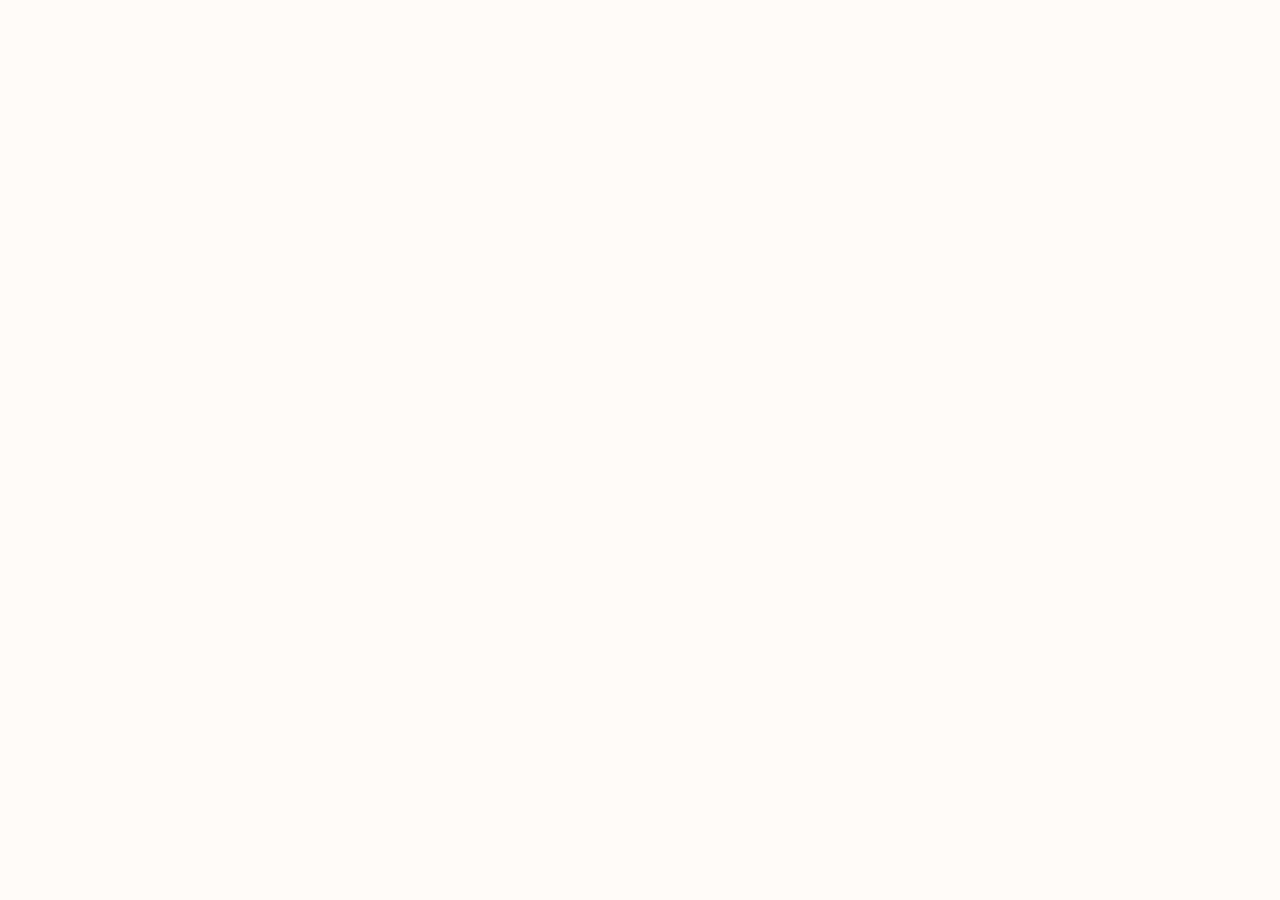
==== commit e5f19fb3: "lasttttt" ====
--- a/index.html
+++ b/index.html
@@ -14,8 +14,8 @@
         <video id="intro-video" src="assets/media/intro.mp4" autoplay muted playsinline></video>
     </div>
 
-    <!-- EFEK BLUR PROGRESIF SAAT GESER -->
-    <div class="drawer-blur-backdrop" id="drawer-blur-backdrop"></div>
+    <!-- EFEK BLUR PROGRESIF SAAT GESER DRAWER -->
+    <div class="drawer-blur-backdrop" id="drawer-blur-backdrop" onclick="closeAllDrawers()"></div>
 
     <!-- PANEL GESER KIRI FULL-SCREEN (BERANDA) -->
     <aside class="side-drawer" id="side-drawer" aria-hidden="true">
@@ -48,53 +48,57 @@
     </aside>
 
     <div class="app-container">
-        <!-- HALAMAN 1: BERANDA -->
-        <section id="page-beranda" class="page-view">
-            <header>
-                <h1 class="brand-title">Pola<span class="brand-dot">.</span></h1>
-                <p>Hari Ini</p>
-            </header>
-            <div id="schedule-list"></div>
-        </section>
-
-        <!-- HALAMAN 2: KALENDER -->
-        <section id="page-kalender" class="page-view" style="display: none;">
-            <div class="calendar-header">
-                <button class="btn-prev" onclick="changeMonth(-1)">❮</button>
-                <div style="position: relative; cursor: pointer; text-align: center; display: flex; flex-direction: column; align-items: center; width: 100%;">
-                    <h1 class="brand-title" style="margin-bottom: 2px;">Pola<span class="brand-dot">.</span></h1>
-                    <p id="month-display-text" style="color: var(--text-muted); font-size: 14px; font-weight: 500;"></p>
-                    <input type="month" id="native-month-picker" style="position: absolute; top:0; left:0; width:100%; height:100%; opacity:0; cursor: pointer;">
-                </div>
-                <button class="btn-next" onclick="changeMonth(1)">❯</button>
-            </div>
-
-            <div class="calendar-grid" id="calendar-grid"></div>
-
-            <div class="upcoming-container">
-                <h2 class="section-title">Tugas Belum Selesai</h2>
-                <div id="upcoming-list"></div>
-            </div>
-
-            <div class="history-container">
-                <h2 class="section-title">Riwayat & Terlewat</h2>
-                <div class="history-tabs">
-                    <button class="tab-btn active" id="tab-tk" onclick="renderHistory('Tugas Kuliah')">Tugas Kuliah</button>
-                    <button class="tab-btn" id="tab-tb" onclick="renderHistory('Tugas')">Tugas</button>
-                    <button class="tab-btn" id="tab-terlewat" onclick="renderHistory('Terlewat')">Tugas Terlewat</button>
-                </div>
-                <div id="history-list"></div>
-            </div>
-        </section>
-
-        <!-- HALAMAN 3: KULIAH -->
-        <section id="page-matkul" class="page-view" style="display: none;">
-            <header>
-                <h1 class="brand-title">Pola<span class="brand-dot">.</span></h1>
-                <p id="active-semester-subtitle">Semester Ini</p>
-            </header>
-            <div id="matkul-list"></div>
-        </section>
+        <div id="pages-viewport" class="pages-viewport">
+            <div id="pages-track" class="pages-track">
+                <!-- HALAMAN 1: BERANDA -->
+                <section id="page-beranda" class="page-view">
+                    <header>
+                        <h1 class="brand-title">Pola<span class="brand-dot">.</span></h1>
+                        <p>Hari Ini</p>
+                    </header>
+                    <div id="schedule-list"></div>
+                </section>
+
+                <!-- HALAMAN 2: KALENDER -->
+                <section id="page-kalender" class="page-view">
+                    <div class="calendar-header">
+                        <button class="btn-prev" onclick="changeMonth(-1)">❮</button>
+                        <div style="position: relative; cursor: pointer; text-align: center; display: flex; flex-direction: column; align-items: center; width: 100%;">
+                            <h1 class="brand-title" style="margin-bottom: 2px;">Pola<span class="brand-dot">.</span></h1>
+                            <p id="month-display-text" style="color: var(--text-muted); font-size: 14px; font-weight: 500;"></p>
+                            <input type="month" id="native-month-picker" style="position: absolute; top:0; left:0; width:100%; height:100%; opacity:0; cursor: pointer;">
+                        </div>
+                        <button class="btn-next" onclick="changeMonth(1)">❯</button>
+                    </div>
+
+                    <div class="calendar-grid" id="calendar-grid"></div>
+
+                    <div class="upcoming-container">
+                        <h2 class="section-title">Tugas Belum Selesai</h2>
+                        <div id="upcoming-list"></div>
+                    </div>
+
+                    <div class="history-container">
+                        <h2 class="section-title">Riwayat & Terlewat</h2>
+                        <div class="history-tabs">
+                            <button class="tab-btn active" id="tab-tk" onclick="renderHistory('Tugas Kuliah')">Tugas Kuliah</button>
+                            <button class="tab-btn" id="tab-tb" onclick="renderHistory('Tugas')">Tugas</button>
+                            <button class="tab-btn" id="tab-terlewat" onclick="renderHistory('Terlewat')">Tugas Terlewat</button>
+                        </div>
+                        <div id="history-list"></div>
+                    </div>
+                </section>
+
+                <!-- HALAMAN 3: KULIAH -->
+                <section id="page-matkul" class="page-view">
+                    <header>
+                        <h1 class="brand-title">Pola<span class="brand-dot">.</span></h1>
+                        <p id="active-semester-subtitle">Semester Ini</p>
+                    </header>
+                    <div id="matkul-list"></div>
+                </section>
+            </div>
+        </div>
 
         <!-- FAB DINAMIS UNTUK SEMUA HALAMAN -->
         <div class="fab-backdrop" id="fab-backdrop" onclick="closeFabMenu()"></div>
